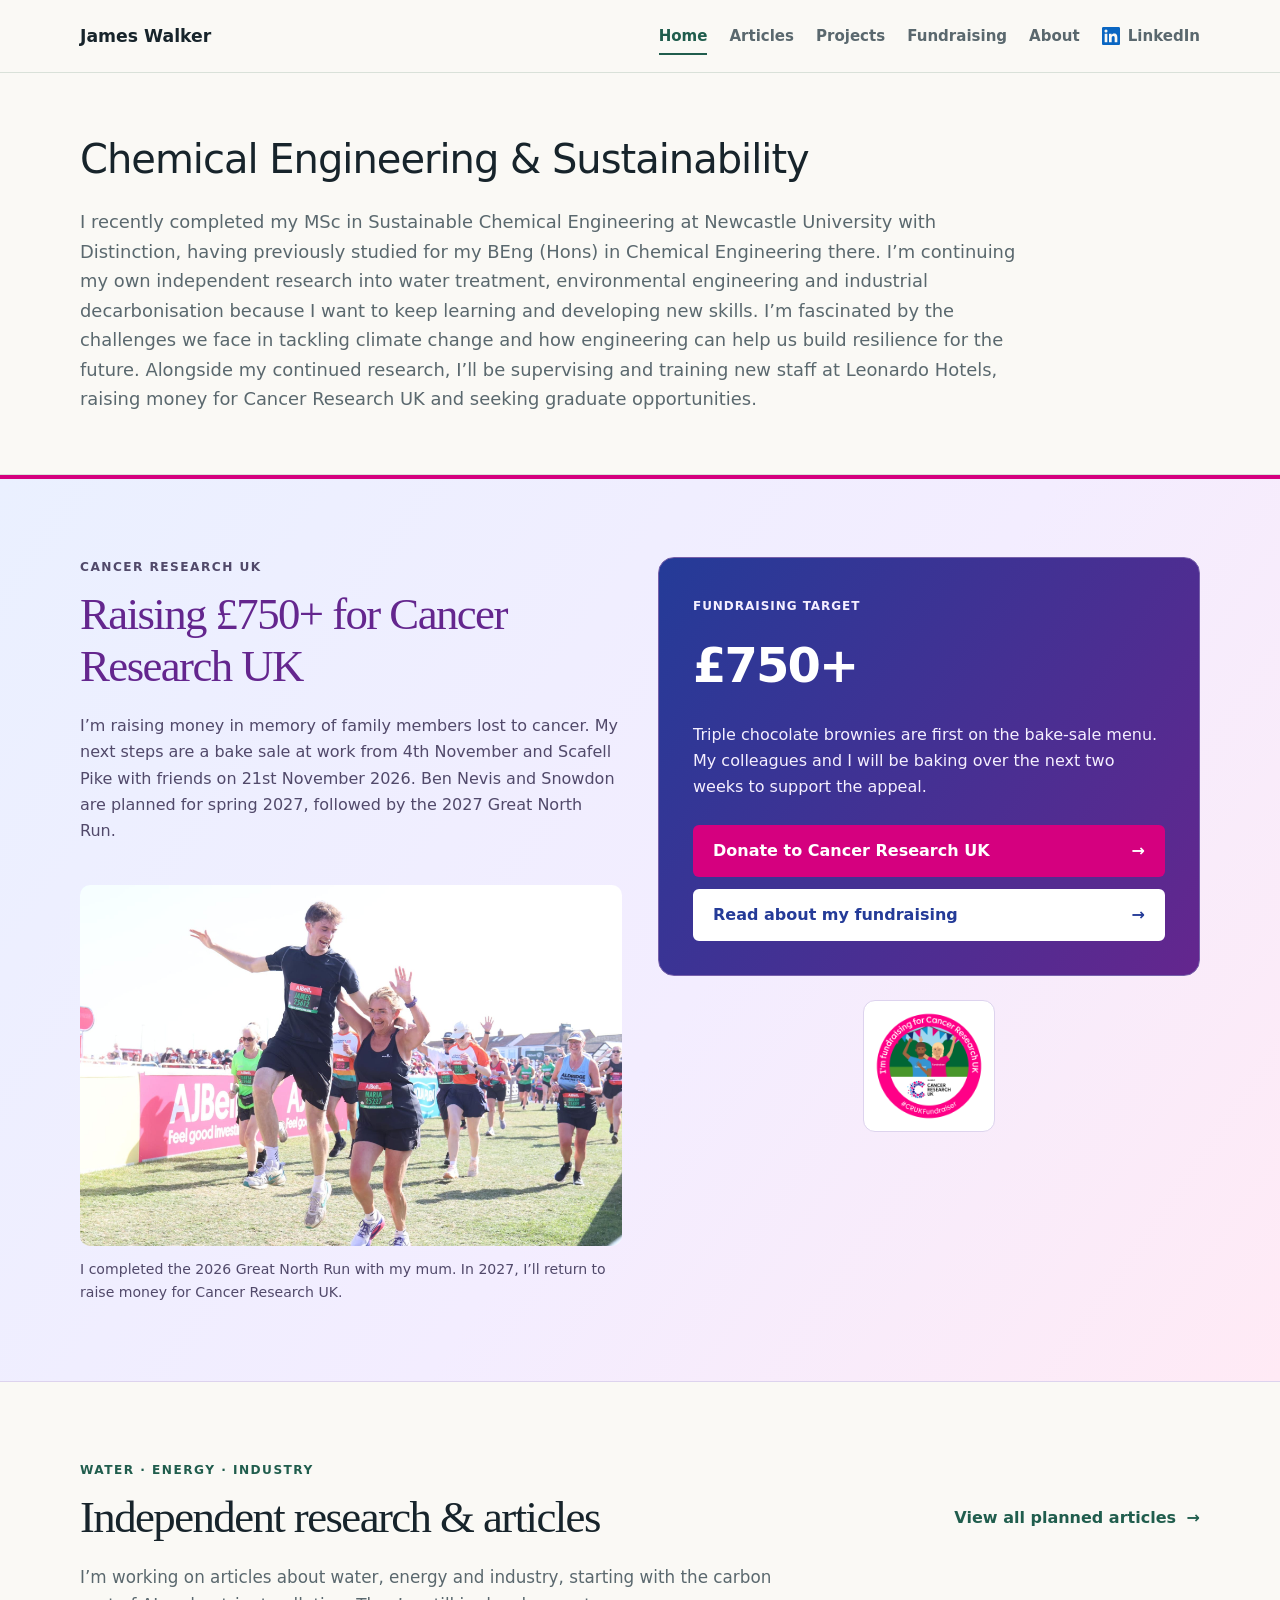
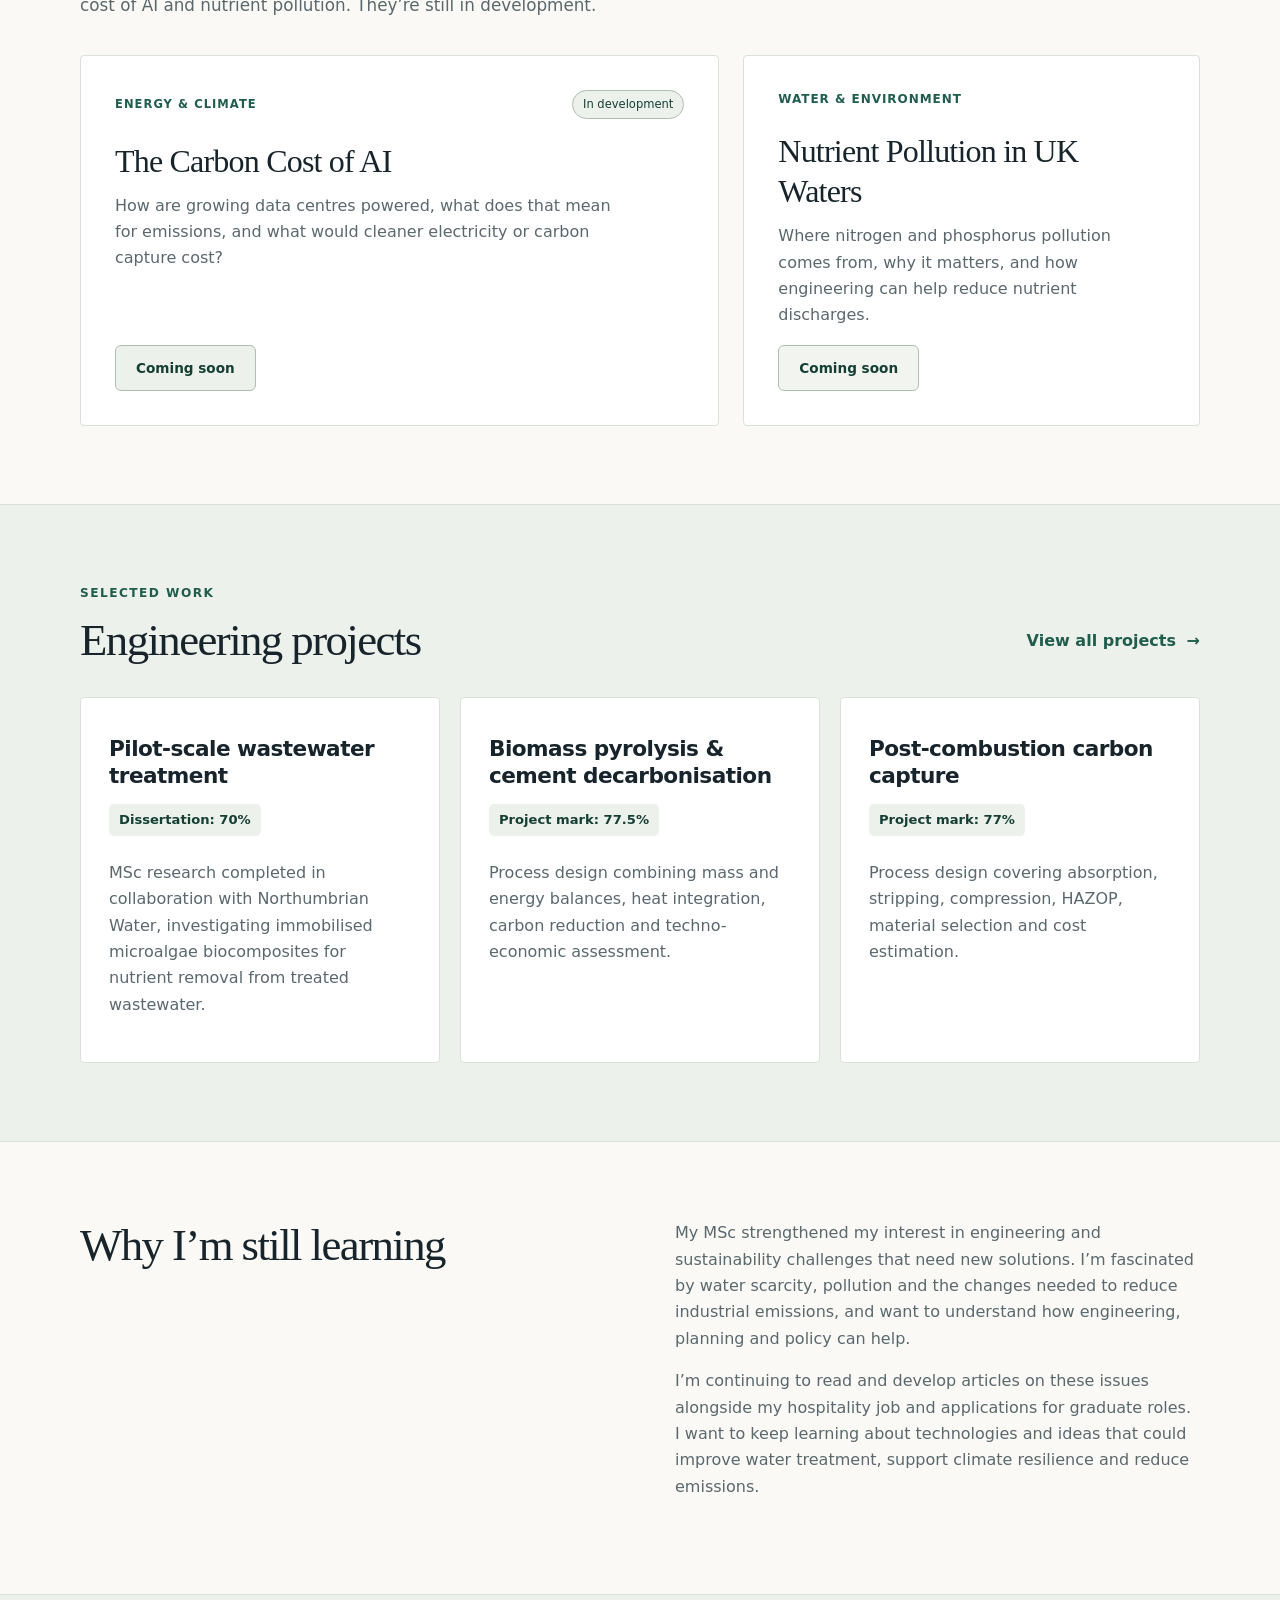
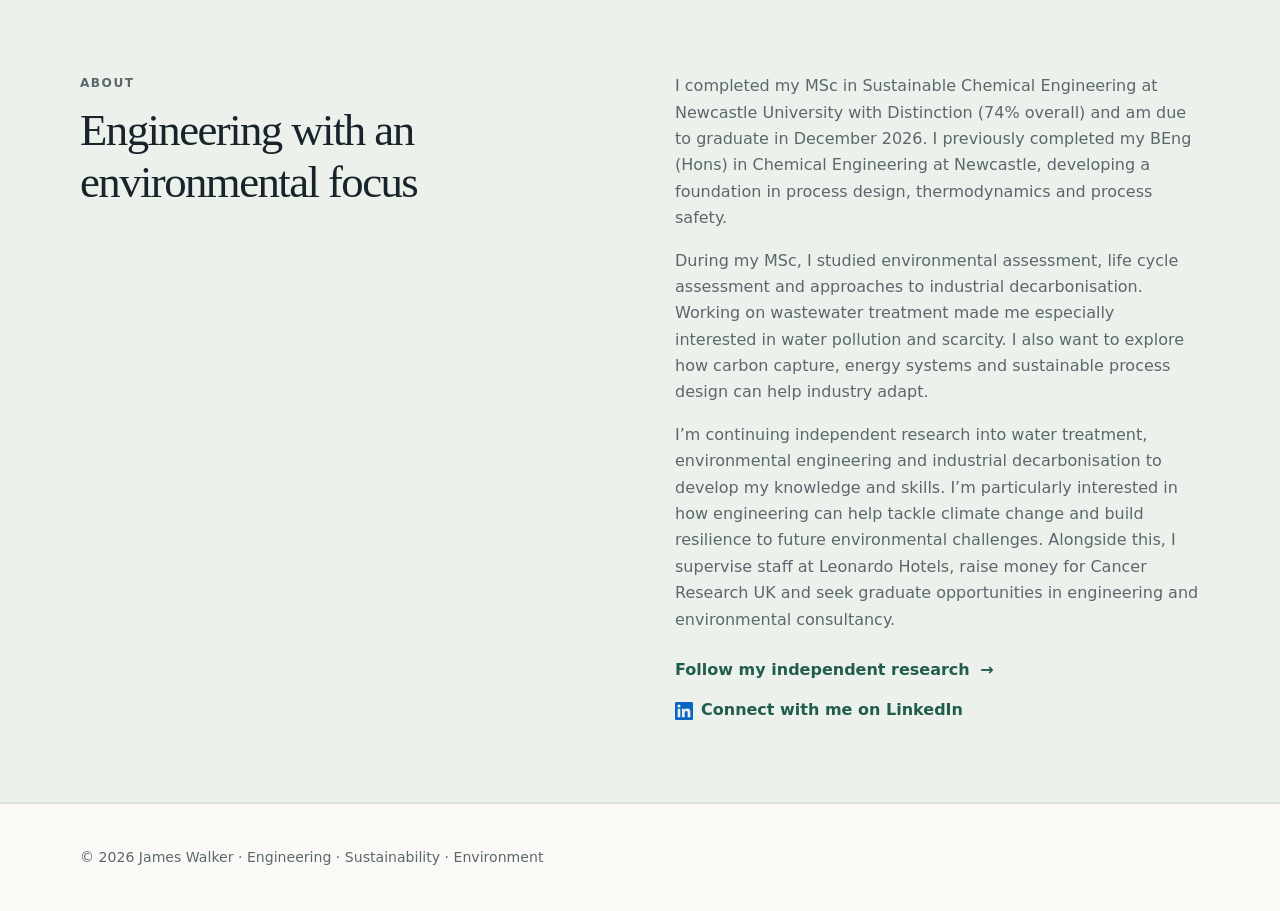
==== index.html @ 81e4e327 "Refine profile closing sentence to reflect staff training and fundraising" ====
<!DOCTYPE html>
<html lang="en">
<head>
  <meta charset="UTF-8">
  <meta name="viewport" content="width=device-width, initial-scale=1.0">
  <meta name="description" content="Explore James Walker's chemical engineering projects, sustainability research, planned articles and fundraising for Cancer Research UK.">
  <link rel="canonical" href="https://jamesdwalker02.github.io/">
  <title>James Walker | Engineering & Sustainability</title>
  <link rel="stylesheet" href="styles.css?v=20261103-3">
</head>
<body>
  <a class="skip-link" href="#main">Skip to content</a>
  <header>
    <div class="container nav">
      <a class="brand" href="index.html">James Walker</a>
      <nav aria-label="Main navigation">
        <a class="active" aria-current="page" href="index.html">Home</a>
        <a href="articles.html">Articles</a>
        <a href="projects.html">Projects</a>
        <a href="fundraising.html">Fundraising</a>
        <a href="#about">About</a>
        <a class="linkedin-link" href="https://www.linkedin.com/in/jamesdwalker2002/" target="_blank" rel="noopener noreferrer"><img src="linkedin.svg" alt="" width="18" height="18">LinkedIn</a>
      </nav>
    </div>
  </header>

  <main id="main">
    <section class="hero home-hero">
      <div class="container home-introduction">
        <div>
          <h1>Chemical Engineering & Sustainability</h1>
          <p class="intro">I recently completed my MSc in Sustainable Chemical Engineering at Newcastle University with Distinction, having previously studied for my BEng (Hons) in Chemical Engineering there. I’m continuing my own independent research into water treatment, environmental engineering and industrial decarbonisation because I want to keep learning and developing new skills. I’m fascinated by the challenges we face in tackling climate change and how engineering can help us build resilience for the future. Alongside my continued research, I’ll be supervising and training new staff at Leonardo Hotels, raising money for Cancer Research UK and seeking graduate opportunities.</p>
        </div>

      </div>
    </section>

    <section class="section cruk-theme fundraising-highlight" id="fundraising">
      <div class="container two-col fundraising-overview">
        <div class="fundraising-copy">
          <p class="eyebrow">Cancer Research UK</p>
          <h2>Raising £750+ for Cancer Research UK</h2>
          <p>I’m raising money in memory of family members lost to cancer. My next steps are a bake sale at work from 4th November and Scafell Pike with friends on 21st November 2026. Ben Nevis and Snowdon are planned for spring 2027, followed by the 2027 Great North Run.</p>

        </div>
        <div class="fundraising-sidebar">
          <div class="fund-card">
            <small>FUNDRAISING TARGET</small>
            <strong>£750+</strong>
            <p>Triple chocolate brownies are first on the bake-sale menu. My colleagues and I will be baking over the next two weeks to support the appeal.</p>
            <div class="fundraising-actions">
              <a class="donate-button" href="https://fundraise.cancerresearchuk.org/page/jamess-giving-page-20263169" target="_blank" rel="noopener noreferrer">Donate to Cancer Research UK <span aria-hidden="true">→</span></a>
              <a class="fundraising-link" href="fundraising.html">Read about my fundraising <span aria-hidden="true">→</span></a>
            </div>
          </div>

          <figure class="charity-artwork">
            <img src="cancer-research-uk-fundraising-badge.png" alt="I’m fundraising in aid of Cancer Research UK" width="1080" height="1080" loading="lazy">
          </figure>
        </div>
          <figure class="race-photo">
            <img src="great-north-run-with-mum.jpg" alt="James and his mum celebrating as they complete the Great North Run together" width="2048" height="1365" loading="lazy">
            <figcaption>I completed the 2026 Great North Run with my mum. In 2027, I’ll return to raise money for Cancer Research UK.</figcaption>
          </figure>
      </div>
    </section>

    <section class="section" id="articles">
      <div class="container">
        <p class="eyebrow">Water · Energy · Industry</p>
        <div class="section-heading"><h2>Independent research & articles</h2><a class="text-link" href="articles.html">View all planned articles <span aria-hidden="true">→</span></a></div>
        <p class="section-intro">I’m working on articles about water, energy and industry, starting with the carbon cost of AI and nutrient pollution. They’re still in development.</p>
        <div class="article-preview-grid">
          <article class="feature-card"><div class="feature-meta"><small>ENERGY & CLIMATE</small><span class="status-light">In development</span></div><h3>The Carbon Cost of AI</h3><p>How are growing data centres powered, what does that mean for emissions, and what would cleaner electricity or carbon capture cost?</p><div class="feature-footer"><span class="coming-soon coming-soon-light">Coming soon</span></div></article>
          <article class="card preview-card"><small>WATER & ENVIRONMENT</small><h3>Nutrient Pollution in UK Waters</h3><p>Where nitrogen and phosphorus pollution comes from, why it matters, and how engineering can help reduce nutrient discharges.</p><span class="coming-soon">Coming soon</span></article>
        </div>
      </div>
    </section>

    <section class="section alt" id="projects">
      <div class="container">
        <p class="eyebrow">Selected work</p>
        <div class="section-heading"><h2>Engineering projects</h2><a class="text-link" href="projects.html">View all projects <span aria-hidden="true">→</span></a></div>
        <div class="grid">
          <article class="card"><h3>Pilot-scale wastewater treatment</h3><p class="project-mark">Dissertation: 70%</p><p>MSc research completed in collaboration with Northumbrian Water, investigating immobilised microalgae biocomposites for nutrient removal from treated wastewater.</p></article>
          <article class="card"><h3>Biomass pyrolysis & cement decarbonisation</h3><p class="project-mark">Project mark: 77.5%</p><p>Process design combining mass and energy balances, heat integration, carbon reduction and techno-economic assessment.</p></article>
          <article class="card"><h3>Post-combustion carbon capture</h3><p class="project-mark">Project mark: 77%</p><p>Process design covering absorption, stripping, compression, HAZOP, material selection and cost estimation.</p></article>
        </div>
      </div>
    </section>

    <section class="section" id="learning" aria-labelledby="learning-heading">
      <div class="container two-col">
        <div><h2 id="learning-heading">Why I’m still learning</h2></div>
        <div>
          <p>My MSc strengthened my interest in engineering and sustainability challenges that need new solutions. I’m fascinated by water scarcity, pollution and the changes needed to reduce industrial emissions, and want to understand how engineering, planning and policy can help.</p>
          <p>I’m continuing to read and develop articles on these issues alongside my hospitality job and applications for graduate roles. I want to keep learning about technologies and ideas that could improve water treatment, support climate resilience and reduce emissions.</p>
        </div>
      </div>
    </section>

    <section class="section alt" id="about">
      <div class="container two-col">
        <div><p class="eyebrow">About</p><h2>Engineering with an environmental focus</h2></div>
        <div><p>I completed my MSc in Sustainable Chemical Engineering at Newcastle University with Distinction (74% overall) and am due to graduate in December 2026. I previously completed my BEng (Hons) in Chemical Engineering at Newcastle, developing a foundation in process design, thermodynamics and process safety.</p><p>During my MSc, I studied environmental assessment, life cycle assessment and approaches to industrial decarbonisation. Working on wastewater treatment made me especially interested in water pollution and scarcity. I also want to explore how carbon capture, energy systems and sustainable process design can help industry adapt.</p><p>I’m continuing independent research into water treatment, environmental engineering and industrial decarbonisation to develop my knowledge and skills. I’m particularly interested in how engineering can help tackle climate change and build resilience to future environmental challenges. Alongside this, I supervise staff at Leonardo Hotels, raise money for Cancer Research UK and seek graduate opportunities in engineering and environmental consultancy.</p><div class="about-links"><a class="text-link" href="articles.html">Follow my independent research <span aria-hidden="true">→</span></a><a class="linkedin-link" href="https://www.linkedin.com/in/jamesdwalker2002/" target="_blank" rel="noopener noreferrer"><img src="linkedin.svg" alt="" width="18" height="18">Connect with me on LinkedIn</a></div></div>
      </div>
    </section>
  </main>

  <footer><div class="container"><p>© 2026 James Walker · Engineering · Sustainability · Environment</p></div></footer>
</body>
</html>
---- styles.css ----
:root{--ink:#17242b;--muted:#5a686e;--paper:#f8faf9;--white:#fff;--green:#1f6b5b;--dark:#164f44;--soft:#e8f1ee;--line:#dce5e2}
*{box-sizing:border-box}html{scroll-behavior:smooth}body{margin:0;font-family:Inter,system-ui,-apple-system,"Segoe UI",sans-serif;color:var(--ink);background:var(--paper);line-height:1.65}.container{width:min(calc(100% - 40px),1120px);margin:auto}header{position:sticky;top:0;z-index:10;background:rgba(248,250,249,.95);border-bottom:1px solid var(--line);backdrop-filter:blur(10px)}.nav{min-height:72px;display:flex;align-items:center;justify-content:space-between;gap:30px}.brand{font-weight:800;text-decoration:none;color:var(--ink);font-size:1.08rem}nav{display:flex;gap:22px;flex-wrap:wrap}nav a{color:var(--muted);font-weight:600;text-decoration:none;font-size:.94rem}nav a:hover,.active{color:var(--green)}.hero{padding:105px 0 90px;background:linear-gradient(135deg,#f8faf9,#edf5f2);border-bottom:1px solid var(--line)}.hero-grid{display:grid;grid-template-columns:1.45fr .75fr;gap:70px;align-items:center}.eyebrow{margin:0 0 12px;color:var(--green);font-size:.76rem;font-weight:800;letter-spacing:.12em;text-transform:uppercase}h1,h2,h3{line-height:1.12;letter-spacing:-.035em}h1{margin:0;font-size:clamp(2.7rem,6vw,5.1rem);max-width:800px}h2{font-size:clamp(1.9rem,3.5vw,3rem);margin:0 0 20px}h3{font-size:1.35rem;margin:10px 0 12px}.intro{max-width:720px;color:var(--muted);font-size:1.1rem;margin:25px 0 30px}.button{display:inline-block;background:var(--green);color:white;text-decoration:none;font-weight:750;padding:12px 18px;border-radius:9px}.button:hover{background:var(--dark)}aside,.card{background:var(--white);border:1px solid var(--line);border-radius:15px;padding:28px}aside{box-shadow:0 16px 50px rgba(23,36,43,.07)}aside span,.card small,.fund-card small{color:var(--green);font-size:.75rem;font-weight:800;letter-spacing:.08em}.section{padding:78px 0}.alt{background:var(--soft);border-block:1px solid var(--line)}.grid{display:grid;grid-template-columns:repeat(3,1fr);gap:20px;margin-top:30px}.grid .card p,.two-col p,aside p{color:var(--muted)}.two-col{display:grid;grid-template-columns:1fr 1fr;gap:70px;align-items:start}.fund-card{background:var(--green);color:white;border-radius:16px;padding:34px}.fund-card small,.fund-card p{color:#e5f2ee}.fund-card strong{display:block;font-size:3rem;letter-spacing:-.04em;margin:8px 0}footer{border-top:1px solid var(--line);padding:28px 0;color:var(--muted);font-size:.88rem}@media(max-width:820px){.nav{align-items:flex-start;flex-direction:column;padding:18px 0}.hero{padding:70px 0 60px}.hero-grid,.grid,.two-col{grid-template-columns:1fr;gap:28px}.section{padding:58px 0}}@media(max-width:520px){.container{width:min(calc(100% - 28px),1120px)}h1{font-size:2.6rem}nav{gap:12px 16px}}

.donate-button {
  display: inline-block;
  margin-top: 12px;
  padding: 12px 18px;
  background: white;
  color: #1f6b5b;
  border-radius: 9px;
  text-decoration: none;
  font-weight: 750;
}

.donate-button:hover {
  background: #e8f1ee;
}

/* FUNDRAISING PAGE */

.fundraising-hero {
  padding: 90px 0 80px;
  background: linear-gradient(135deg, #f8faf9, #edf5f2);
  border-bottom: 1px solid var(--line);
}

.fundraising-hero-grid {
  display: grid;
  grid-template-columns: 1.3fr .7fr;
  gap: 70px;
  align-items: center;
}

.fundraising-hero h1 {
  font-size: clamp(2.8rem, 5vw, 4.7rem);
}

.story-grid {
  display: grid;
  grid-template-columns: .75fr 1.25fr;
  gap: 90px;
  align-items: start;
}

.story-text {
  max-width: 700px;
}

.story-text p {
  color: var(--muted);
  font-size: 1.05rem;
  margin-top: 0;
  margin-bottom: 20px;
}

.section-intro {
  color: var(--muted);
  max-width: 720px;
  font-size: 1.05rem;
  margin-bottom: 35px;
}

.challenge-list {
  display: grid;
  gap: 16px;
  margin-top: 35px;
}

.challenge-card {
  display: grid;
  grid-template-columns: 220px 1fr;
  gap: 35px;
  padding: 28px 30px;
  background: white;
  border: 1px solid var(--line);
  border-radius: 15px;
}

.challenge-card h3 {
  margin-top: 0;
}

.challenge-card p {
  color: var(--muted);
  margin-bottom: 10px;
  max-width: 720px;
}

.challenge-date {
  color: var(--green);
  font-size: .75rem;
  font-weight: 800;
  letter-spacing: .08em;
}

.status {
  display: inline-block;
  margin-top: 5px;
  padding: 5px 10px;
  border-radius: 20px;
  font-size: .72rem;
  font-weight: 750;
}

.status.confirmed {
  background: var(--green);
  color: white;
}

.status.planned {
  background: var(--soft);
  color: var(--dark);
}

.more-card {
  border: 2px dashed #b8cbc5;
  background: transparent;
}

.donation-cta {
  text-align: center;
  max-width: 720px;
}

.donation-cta p {
  color: var(--muted);
  font-size: 1.05rem;
  margin: 0 auto 25px;
}

@media(max-width:820px) {
  .fundraising-hero {
    padding: 65px 0 55px;
  }

  .fundraising-hero-grid,
  .story-grid,
  .challenge-card {
    grid-template-columns: 1fr;
    gap: 25px;
  }

  .challenge-card {
    padding: 24px;
  }
}

.fundraising-link {
  display: block;
  width: fit-content;
  margin-top: 16px;
  color: white;
  font-weight: 650;
  text-decoration: none;
}

.fundraising-link:hover {
  text-decoration: underline;
}

/* Portfolio refresh: shared navigation, editorial headings and article collection. */
:root { --paper: #faf9f5; --green: #205d4d; --dark: #153f35; --soft: #edf1eb; --line: #d9e1d9; }
body { -webkit-font-smoothing: antialiased; }
header { background: rgba(250, 249, 245, .97); }
.brand { display: inline-flex; align-items: center; gap: 10px; }
.brand::before { content: ""; width: 10px; height: 10px; border-radius: 50%; background: var(--green); }
nav a { padding: 5px 0; }
nav a.active { box-shadow: 0 2px 0 var(--green); }
main [id] { scroll-margin-top: 110px; }
h1, h2 { font-family: Georgia, "Times New Roman", serif; font-weight: 500; letter-spacing: -.035em; }
h1 { font-size: clamp(3rem, 5.4vw, 4.8rem); line-height: 1.08; }
h2 { line-height: 1.16; }
h3 { letter-spacing: -.025em; line-height: 1.25; }
.hero { padding: 86px 0; background: radial-gradient(ellipse at 90% 30%, #e1ebdf 0, transparent 55%), var(--paper); }
.hero-grid { grid-template-columns: 1.4fr 1fr; gap: 60px; }
.intro { font-size: 1.07rem; }
.hero-actions { display: flex; flex-wrap: wrap; align-items: center; gap: 22px; }
.button, .donate-button { border-radius: 6px; }
.button span { margin-left: 10px; }
.text-link { color: var(--green); font-weight: 700; text-decoration: none; text-underline-offset: 5px; }
.text-link:hover { text-decoration: underline; }
.text-link span { margin-left: 5px; }
.focus-card { padding: 35px; background: var(--dark); color: white; border-color: var(--dark); box-shadow: 0 22px 45px rgba(21, 63, 53, .12); }
.focus-card > span { color: #c3d8ce; text-transform: uppercase; }
.focus-card h2 { margin-top: 24px; font-size: 2.35rem; }
.focus-card p { color: #e0eae4; }
.focus-list { list-style: none; padding: 0; margin: 28px 0 0; }
.focus-list li { padding: 12px 0; border-top: 1px solid #527469; font-size: .94rem; }
.focus-list li span { color: #b7d0c3; margin-right: 16px; font-size: .76rem; }
.section-heading { display: flex; justify-content: space-between; align-items: center; gap: 24px; }
.section-heading h2 { margin-bottom: 0; }
.section-intro { margin-top: 20px; }
.card { border-radius: 12px; }
.article-preview-grid { display: grid; grid-template-columns: 1.4fr 1fr; gap: 24px; }
.feature-card { border-radius: 12px; padding: 34px; background: var(--dark); color: white; display: flex; flex-direction: column; }
.feature-meta { display: flex; align-items: center; flex-wrap: wrap; gap: 15px; justify-content: space-between; }
.feature-meta small { font-size: .72rem; font-weight: 800; letter-spacing: .09em; color: #c3d8ce; }
.status-light { padding: 4px 10px; font-size: .72rem; border: 1px solid #718e80; border-radius: 20px; color: #e0eae4; }
.feature-card h3 { font-family: Georgia, "Times New Roman", serif; font-size: clamp(2rem, 3vw, 2.7rem); font-weight: 500; margin: 32px 0 12px; }
.feature-card p { color: #e0eae4; max-width: 510px; margin-top: 0; }
.feature-footer { display: flex; gap: 20px; align-items: center; flex-wrap: wrap; margin-top: auto; padding-top: 24px; }
.feature-footer a { color: white; font-weight: 650; font-size: .88rem; text-decoration: none; text-underline-offset: 5px; }
.feature-footer a:hover { text-decoration: underline; }
.coming-soon { display: inline-block; border: 1px solid #aebeb3; background: #f2f5ef; color: var(--dark); padding: 11px 20px; border-radius: 6px; font-size: .85rem; font-weight: 700; white-space: nowrap; }
.coming-soon-light { color: white; background: #2b5447; border-color: #8ba798; }
.preview-card { display: flex; flex-direction: column; align-items: flex-start; padding: 34px; }
.preview-card h3 { font-family: Georgia, "Times New Roman", serif; font-weight: 500; font-size: 2rem; margin-top: 22px; }
.preview-card p { color: var(--muted); margin-top: 0; }
.preview-card .coming-soon { margin-top: auto; }
.preview-card .text-link { margin-top: 18px; font-size: .88rem; }
.articles-hero { padding: 80px 0; border-bottom: 1px solid var(--line); background: radial-gradient(ellipse at 80% 0, #e1ebdf 0, transparent 60%), var(--paper); }
.articles-hero-grid { display: grid; grid-template-columns: 1.35fr 1fr; align-items: center; gap: 80px; }
.articles-hero h1 { font-size: clamp(3.8rem, 7vw, 6rem); }
.articles-hero .intro { color: var(--ink); font-family: Georgia, "Times New Roman", serif; font-size: 1.6rem; line-height: 1.4; margin-bottom: 18px; }
.page-description { color: var(--muted); max-width: 580px; }
.research-note { border-radius: 12px; box-shadow: none; border-left: 4px solid var(--green); }
.research-note > span:first-child { text-transform: uppercase; }
.research-note h2 { font-size: 2rem; margin: 20px 0 16px; }
.research-note .status { color: var(--dark); }
.collection-label { color: var(--muted); font-size: .85rem; }
.article-list { border-top: 1px solid var(--line); }
.article-row { display: grid; grid-template-columns: 40px minmax(0, 1fr) 165px; gap: 28px; align-items: start; padding: 36px 26px; border-bottom: 1px solid var(--line); }
.article-row-featured { background: var(--soft); border-left: 4px solid var(--green); padding-left: 22px; }
.article-number { color: var(--green); font-size: .83rem; font-weight: 700; padding-top: 3px; }
.article-category { margin: 0 0 14px; color: var(--green); text-transform: uppercase; letter-spacing: .075em; font-size: .7rem; font-weight: 800; display: flex; flex-wrap: wrap; align-items: center; gap: 14px; }
.development-label { letter-spacing: 0; text-transform: none; padding: 3px 9px; border: 1px solid #aebeb3; border-radius: 4px; }
.article-copy h3 { margin: 0 0 14px; font-size: clamp(1.3rem, 2vw, 1.65rem); }
.article-copy > p:last-child { color: var(--muted); margin: 0; max-width: 700px; }
.article-availability { align-self: center; text-align: right; }
.skip-link { position: fixed; top: -100px; left: 16px; z-index: 100; padding: 10px 18px; color: white; background: var(--dark); }
.skip-link:focus { top: 12px; }
a:focus-visible { outline: 3px solid #b86b2d; outline-offset: 5px; }
@media (max-width: 820px) {
  .hero-grid, .article-preview-grid, .articles-hero-grid { grid-template-columns: 1fr; gap: 32px; }
  .hero, .articles-hero { padding: 58px 0; }
  .focus-card h2 { font-size: 2rem; }
  .section-heading { align-items: flex-start; flex-direction: column; gap: 14px; }
  .article-row { grid-template-columns: 30px minmax(0, 1fr); gap: 20px; padding: 28px 20px; }
  .article-row-featured { padding-left: 16px; }
  .article-availability { grid-column: 2; text-align: left; }
  main [id] { scroll-margin-top: 145px; }
}
@media (max-width: 520px) {
  .nav { gap: 12px; }
  nav { gap: 6px 15px; }
  nav a { font-size: .84rem; }
  h1 { font-size: 2.85rem; }
  .hero-actions { align-items: flex-start; flex-direction: column; gap: 18px; }
  .focus-card, .feature-card, .preview-card, .research-note { padding: 25px; }
  .article-row { grid-template-columns: 24px minmax(0, 1fr); gap: 14px; padding: 26px 12px; }
  .article-row-featured { padding-left: 8px; }
  .coming-soon { padding: 10px 16px; }
}
@media (prefers-reduced-motion: reduce) { html { scroll-behavior: auto; } }

/* Personal introduction and detailed project stories. */
header nav { align-items: center; }
.linkedin-link { display: inline-flex; align-items: center; gap: 8px; white-space: nowrap; }
.linkedin-link img { display: block; flex: none; width: 18px; height: 18px; }
.about-links { display: flex; flex-wrap: wrap; align-items: center; gap: 14px 26px; margin-top: 24px; }
.about-links .linkedin-link { color: var(--green); font-weight: 700; text-decoration: none; text-underline-offset: 5px; }
.about-links .linkedin-link:hover { text-decoration: underline; }
.personal-note { padding: 32px; background: #f3f5ef; border-left: 4px solid var(--green); border-radius: 0 12px 12px 0; box-shadow: none; }
.personal-note h2 { font-size: 2rem; margin: 12px 0 20px; }
.personal-note p:not(.eyebrow) { color: var(--ink); font-size: .95rem; line-height: 1.7; margin: 0 0 18px; }
.personal-note p:last-child { margin-bottom: 0; }
.projects-hero { padding: 70px 0 60px; background: var(--soft); border-bottom: 1px solid var(--line); }
.projects-hero h1 { max-width: 900px; }
.projects-hero .page-description { max-width: 780px; }
.project-index { display: flex; flex-wrap: wrap; gap: 12px; margin-top: 30px; }
.project-index a { border: 1px solid #aebeb3; border-radius: 6px; padding: 8px 13px; color: var(--dark); background: var(--paper); font-size: .88rem; }
.project-index a:hover { background: white; }
.project-detail { display: grid; grid-template-columns: 1fr 1.4fr; gap: 70px; align-items: start; }
.project-title h2 { font-size: clamp(2rem, 3vw, 2.8rem); }
.project-title > p:not(.eyebrow):not(.project-mark) { color: var(--muted); max-width: 330px; }
.project-body > p { color: var(--muted); margin: 0 0 22px; }
.project-body h3 { margin: 28px 0 12px; font-size: 1.15rem; }
.project-skills { padding-left: 20px; color: var(--muted); margin: 0 0 24px; }
.project-skills li { padding: 3px 0; }
.project-source { font-size: .86rem; }
.project-source a { color: var(--green); text-underline-offset: 3px; }
.grid .text-link { display: inline-block; margin-top: 8px; font-size: .86rem; }
@media (max-width: 820px) {
  .project-detail { grid-template-columns: 1fr; gap: 24px; }
  .project-title > p:not(.eyebrow):not(.project-mark) { max-width: 100%; }
  .projects-hero { padding: 50px 0; }
}
@media (max-width: 520px) {
  .personal-note { padding: 24px; }
  .project-index { gap: 10px; }
}

/* Official Cancer Research UK fundraiser artwork, displayed without cropping. */
.charity-artwork { margin: 24px 0 0; }
.charity-artwork img { display: block; width: 180px; max-width: 100%; height: auto; }

/* Personal photographs: preserve complete images and pair them with their context. */
.fundraising-overview { align-items: center; }
.race-photo { margin: 24px 0 0; }
.race-photo img { display: block; width: 100%; height: auto; border-radius: 10px; }
.race-photo figcaption { margin-top: 12px; color: var(--muted); font-size: .88rem; line-height: 1.6; }
.fundraising-sidebar .charity-artwork img { width: 140px; margin: 0 auto; }
.project-photo-section { margin-top: 50px; }
.project-photo-section > h3 { font-family: Georgia, "Times New Roman", serif; font-weight: 500; font-size: 1.7rem; margin-bottom: 24px; }
.project-photo-grid { display: grid; grid-template-columns: repeat(3, minmax(0, 1fr)); gap: 20px; }
.project-photo { margin: 0; background: white; border: 1px solid var(--line); border-radius: 10px; overflow: hidden; }
.project-photo a { display: block; }
.project-photo img { display: block; width: 100%; height: auto; aspect-ratio: 4 / 3; object-fit: contain; background: var(--paper); }
.project-photo figcaption { padding: 18px; color: var(--muted); font-size: .86rem; line-height: 1.6; }
.project-photo figcaption strong { display: block; color: var(--ink); font-size: 1rem; margin-bottom: 8px; }
@media (max-width: 980px) { .project-photo-grid { grid-template-columns: repeat(2, minmax(0, 1fr)); } }
@media (max-width: 520px) { .project-photo-grid { grid-template-columns: 1fr; } }

/* A quieter homepage introduction and clearer article context. */
.home-hero { padding: 60px 0; }
.home-introduction { display: grid; gap: 28px; }
.home-hero h1 { max-width: 100%; font-family: inherit; font-weight: 500; font-size: clamp(1.7rem, 3.2vw, 2.5rem); line-height: 1.3; letter-spacing: -.025em; }
.home-hero .intro { max-width: 940px; font-size: 1.12rem; margin: 22px 0 0; }
.home-hero .personal-note { padding: 28px 32px; }
.home-hero .personal-note h2 { margin: 0 0 18px; font-size: 1.8rem; }
.home-hero .personal-note p { max-width: 940px; font-size: 1rem; }
.grid .card .project-mark { display: inline-block; margin: 2px 0 8px; padding: 5px 10px; border-radius: 5px; background: var(--soft); color: var(--dark); font-size: .82rem; font-weight: 700; }
.articles-hero .page-description { max-width: 850px; font-size: 1.22rem; line-height: 1.7; margin-bottom: 0; }
.projects-hero .page-description { margin-top: 24px; }
.project-title .project-mark { display: inline-block; margin-top: 12px; padding: 6px 12px; border: 1px solid #cadad1; border-radius: 6px; background: var(--paper); color: var(--dark); font-size: .86rem; }

/* Fundraising uses the blue, purple and pink of the CRUK artwork. */
.cruk-theme {
  --ink: #201451;
  --muted: #51496a;
  --green: #44258e;
  --dark: #28155f;
  --soft: #f1edfa;
  --line: #ddd3ee;
  --cruk-blue: #243b98;
  --cruk-purple: #64268e;
  --cruk-pink: #d5007f;
  --cruk-pink-dark: #b10069;
  color: var(--ink);
}
.fundraising-highlight { background: linear-gradient(125deg, #eaf0ff, #f3edff 55%, #ffeaf5); border-block: 1px solid var(--line); border-top: 4px solid var(--cruk-pink); }
.fundraising-highlight h2 { color: var(--cruk-purple); }
.cruk-theme .fund-card { background: linear-gradient(125deg, var(--cruk-blue), var(--cruk-purple)); border: 1px solid #7660aa; box-shadow: 0 16px 40px rgba(51, 27, 109, .12); }
.cruk-theme .fund-card small, .cruk-theme .fund-card p { color: #f5efff; }
.cruk-theme .donate-button, .cruk-theme .button { background: var(--cruk-pink); color: white; border: 2px solid transparent; min-height: 52px; padding: 13px 18px; text-align: center; line-height: 1.4; }
.cruk-theme .donate-button:hover, .cruk-theme .button:hover { background: var(--cruk-pink-dark); }
.fundraising-actions { display: grid; gap: 12px; margin-top: 24px; }
.fundraising-actions > a { display: flex; align-items: center; justify-content: space-between; gap: 12px; width: 100%; margin: 0; }
.cruk-theme .fundraising-link { padding: 13px 18px; min-height: 52px; border: 2px solid white; border-radius: 6px; background: white; color: var(--cruk-blue); font-weight: 750; line-height: 1.4; text-decoration: none; }
.cruk-theme .fundraising-link:hover { background: #f8eafa; border-color: #f8eafa; }
.fundraising-highlight .charity-artwork { width: fit-content; margin: 24px auto 0; padding: 16px; background: white; border: 1px solid var(--line); border-radius: 12px; }
.fundraising-highlight .charity-artwork img { width: 150px; }
.cruk-theme a:focus-visible { outline-color: #ffb830; }

.fundraising-page { background: #f9f6ff; }
.fundraising-page header { background: rgba(249, 246, 255, .97); }
.fundraising-page .fundraising-hero { background: linear-gradient(125deg, var(--cruk-blue), var(--cruk-purple)); color: white; }
.fundraising-page .fundraising-hero .eyebrow { color: #ffd0eb; }
.fundraising-page .fundraising-hero .intro { color: #f5efff; }
.fundraising-page .fundraising-hero .fund-card { background: rgba(255, 255, 255, .1); border-color: rgba(255, 255, 255, .35); box-shadow: none; }
.fundraising-page .section { background: #f9f6ff; }
.fundraising-page .section.alt { background: linear-gradient(125deg, #eef0ff, #f3edff 55%, #ffeaf5); }
.fundraising-page .challenge-card { border-color: var(--line); border-left: 4px solid var(--cruk-blue); }
.fundraising-page .more-card { border: 2px dashed #b291cf; background: white; }
.fundraising-page .section:last-child { background: #ffeaf5; border-top: 1px solid var(--line); }
.fundraising-page footer { background: #f1edfa; }
@media (max-width: 520px) {
  .home-hero { padding: 42px 0; }
  .home-hero .personal-note { padding: 24px; }
  .home-hero .intro, .articles-hero .page-description { font-size: 1.08rem; }
  .fundraising-highlight .fund-card { padding: 26px; }
}

/* Small refinements to let the writing and personal photographs lead. */
.home-hero { background: var(--paper); }
.brand::before { display: none; }
#articles .feature-card { background: white; color: var(--ink); border: 1px solid var(--line); box-shadow: none; }
#articles .feature-card p { color: var(--muted); }
#articles .feature-meta small { color: var(--green); }
#articles .status-light, #articles .coming-soon-light { color: var(--dark); background: var(--soft); border-color: #aebeb3; }
#articles .feature-card, #articles .preview-card, #projects .card { border-radius: 4px; }
#articles .feature-card h3 { margin-top: 22px; font-size: 2rem; }
#learning .two-col p { margin-top: 0; }
.fundraising-highlight .fundraising-overview { align-items: start; gap: 36px; }
.fundraising-highlight .fund-card { box-shadow: none; }
.fundraising-highlight .charity-artwork { padding: 10px; }
.fundraising-highlight .charity-artwork img { width: 110px; }
@media (max-width: 820px) {
  .home-hero { padding: 36px 0; }
  .home-hero .intro { margin-top: 16px; }
  .fundraising-highlight { padding: 32px 0; }
  .fundraising-highlight .fundraising-overview { gap: 12px; }
  .fundraising-highlight h2 { font-size: 1.85rem; margin-bottom: 12px; }
  .fundraising-highlight .fund-card { padding: 22px; }
  .fundraising-actions { margin-top: 16px; }
}

.fundraising-highlight .fundraising-overview { grid-template-areas: "copy appeal" "photo appeal"; row-gap: 0; }
.fundraising-copy { grid-area: copy; }
.fundraising-highlight .fundraising-sidebar { grid-area: appeal; }
.fundraising-highlight .race-photo { grid-area: photo; }
@media (max-width: 820px) {
  .fundraising-highlight .fundraising-overview { grid-template-areas: "copy" "appeal" "photo"; row-gap: 12px; }
}

/* Consistent heading-to-copy spacing in stacked editorial sections. */
.section .two-col:not(.fundraising-overview) h2 { margin-bottom: 0; }
.section .two-col:not(.fundraising-overview) > div + div > p:first-child { margin-top: 0; }
@media (max-width: 820px) {
  .section .two-col:not(.fundraising-overview) { row-gap: 20px; }
}
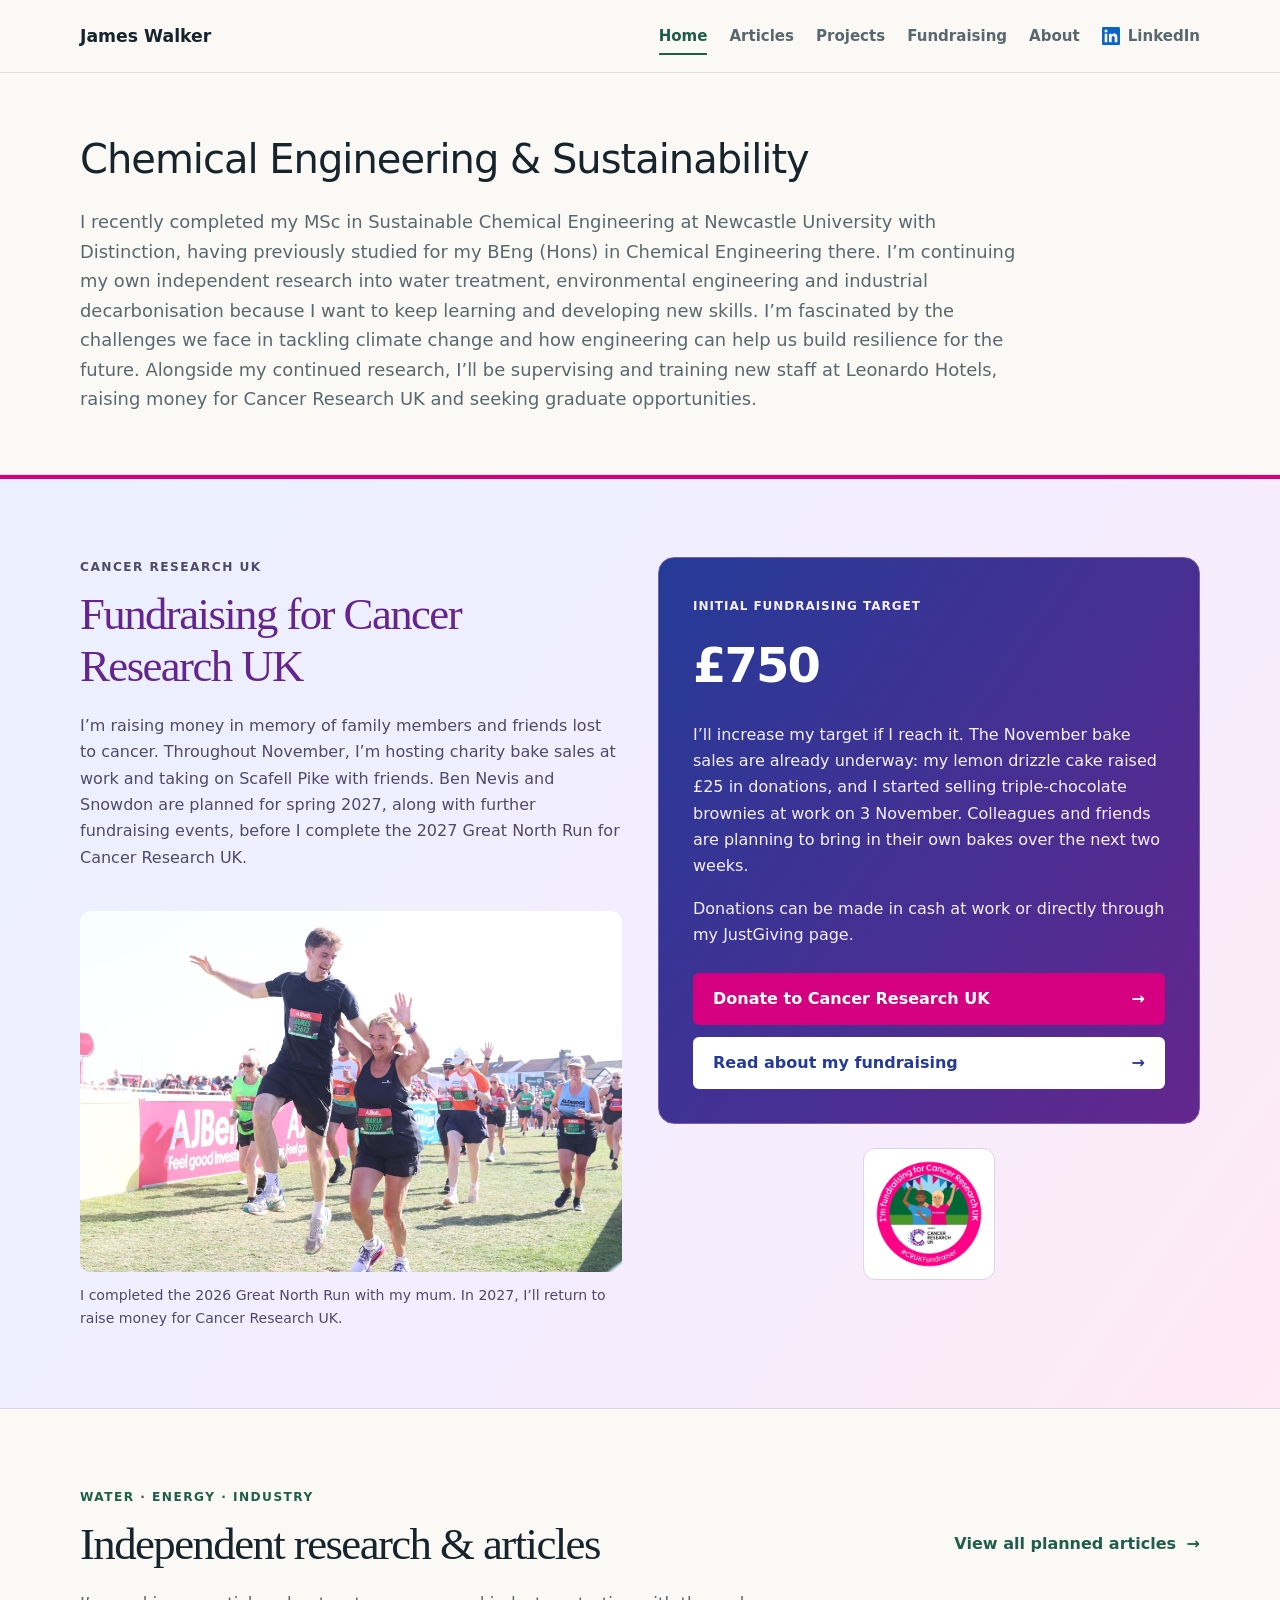
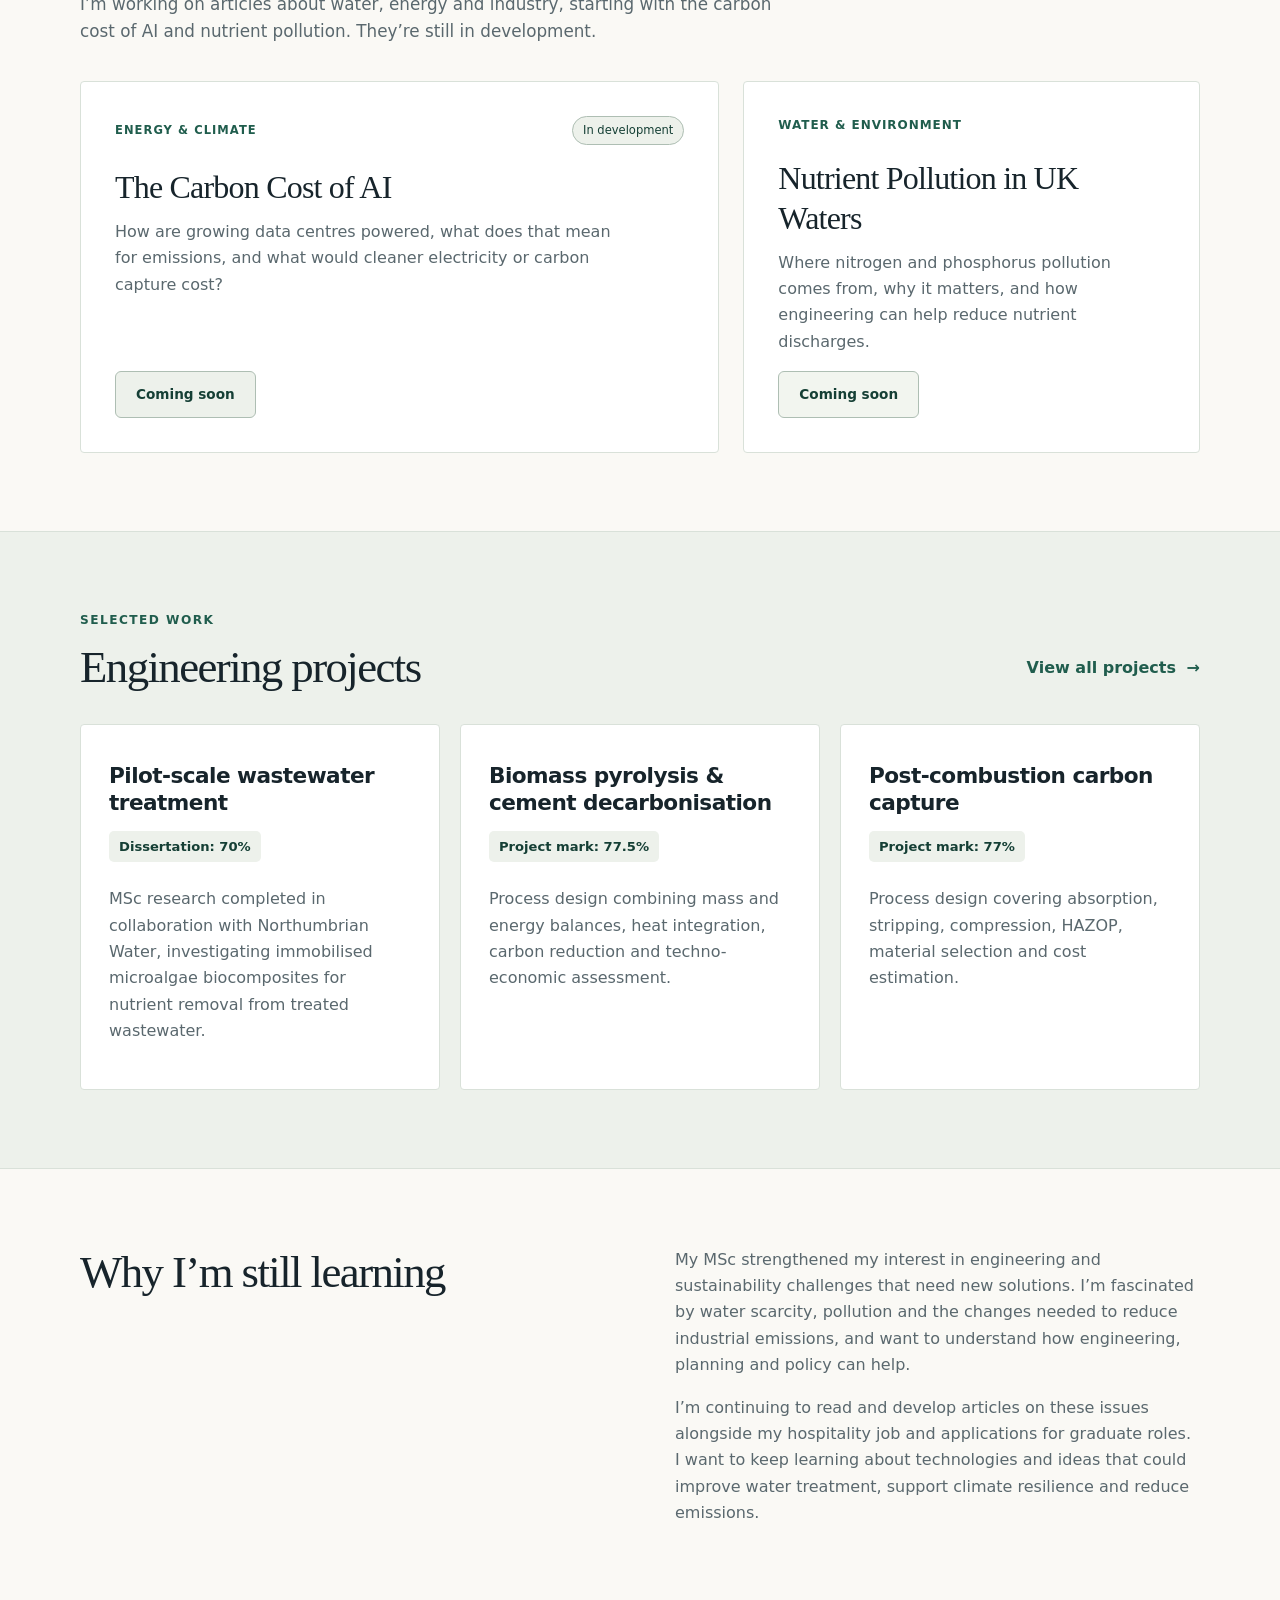
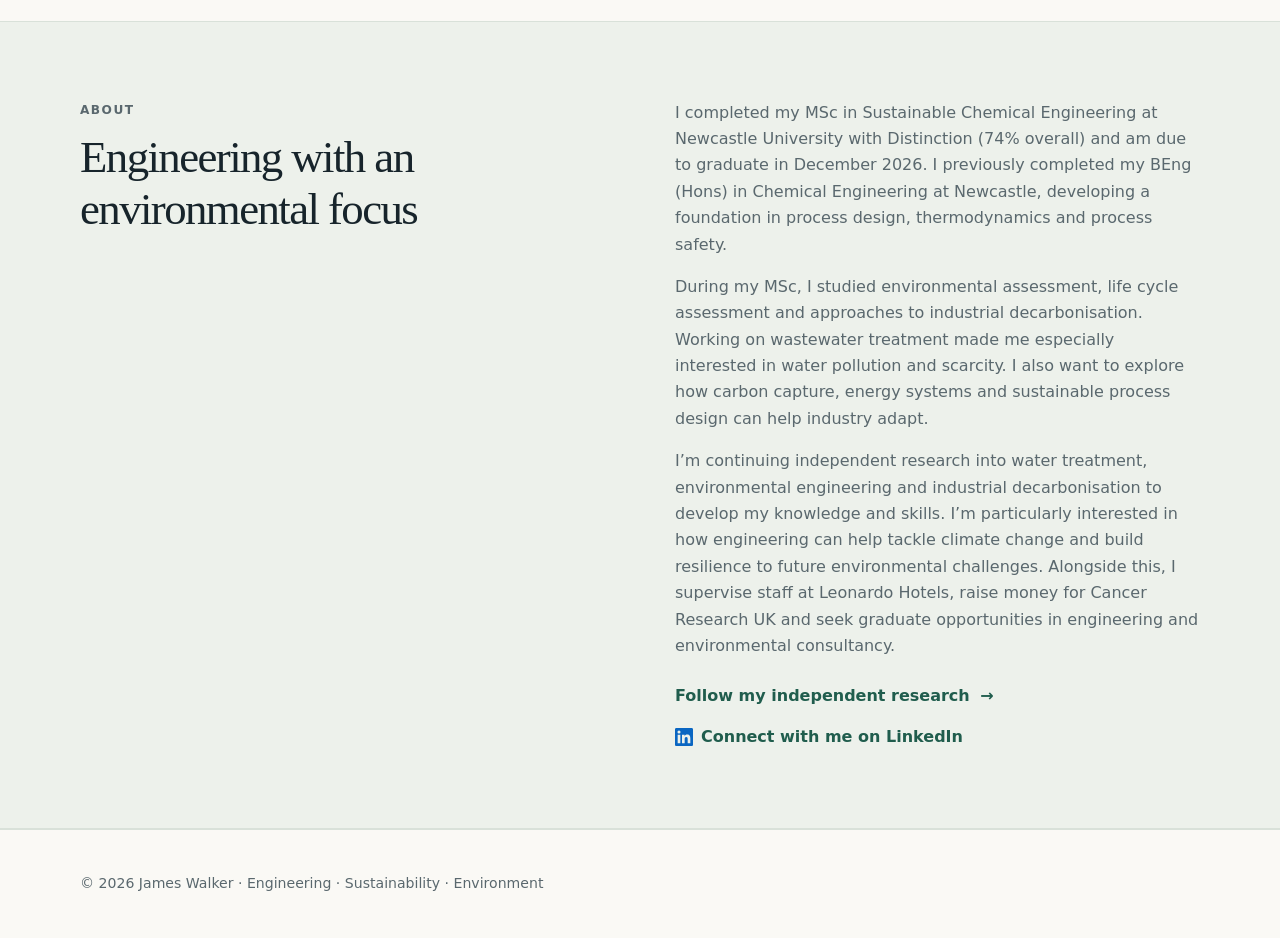
==== commit bd6ac287: "Update Cancer Research UK initial target and November bake-sale progress" ====
--- a/index.html
+++ b/index.html
@@ -39,15 +39,16 @@
       <div class="container two-col fundraising-overview">
         <div class="fundraising-copy">
           <p class="eyebrow">Cancer Research UK</p>
-          <h2>Raising £750+ for Cancer Research UK</h2>
-          <p>I’m raising money in memory of family members lost to cancer. My next steps are a bake sale at work from 4th November and Scafell Pike with friends on 21st November 2026. Ben Nevis and Snowdon are planned for spring 2027, followed by the 2027 Great North Run.</p>
+          <h2>Fundraising for Cancer Research UK</h2>
+          <p>I’m raising money in memory of family members and friends lost to cancer. Throughout November, I’m hosting charity bake sales at work and taking on Scafell Pike with friends. Ben Nevis and Snowdon are planned for spring 2027, along with further fundraising events, before I complete the 2027 Great North Run for Cancer Research UK.</p>
 
         </div>
         <div class="fundraising-sidebar">
           <div class="fund-card">
-            <small>FUNDRAISING TARGET</small>
-            <strong>£750+</strong>
-            <p>Triple chocolate brownies are first on the bake-sale menu. My colleagues and I will be baking over the next two weeks to support the appeal.</p>
+            <small>INITIAL FUNDRAISING TARGET</small>
+            <strong>£750</strong>
+            <p>I’ll increase my target if I reach it. The November bake sales are already underway: my lemon drizzle cake raised £25 in donations, and I started selling triple-chocolate brownies at work on 3 November. Colleagues and friends are planning to bring in their own bakes over the next two weeks.</p>
+            <p>Donations can be made in cash at work or directly through my JustGiving page.</p>
             <div class="fundraising-actions">
               <a class="donate-button" href="https://fundraise.cancerresearchuk.org/page/jamess-giving-page-20263169" target="_blank" rel="noopener noreferrer">Donate to Cancer Research UK <span aria-hidden="true">→</span></a>
               <a class="fundraising-link" href="fundraising.html">Read about my fundraising <span aria-hidden="true">→</span></a>
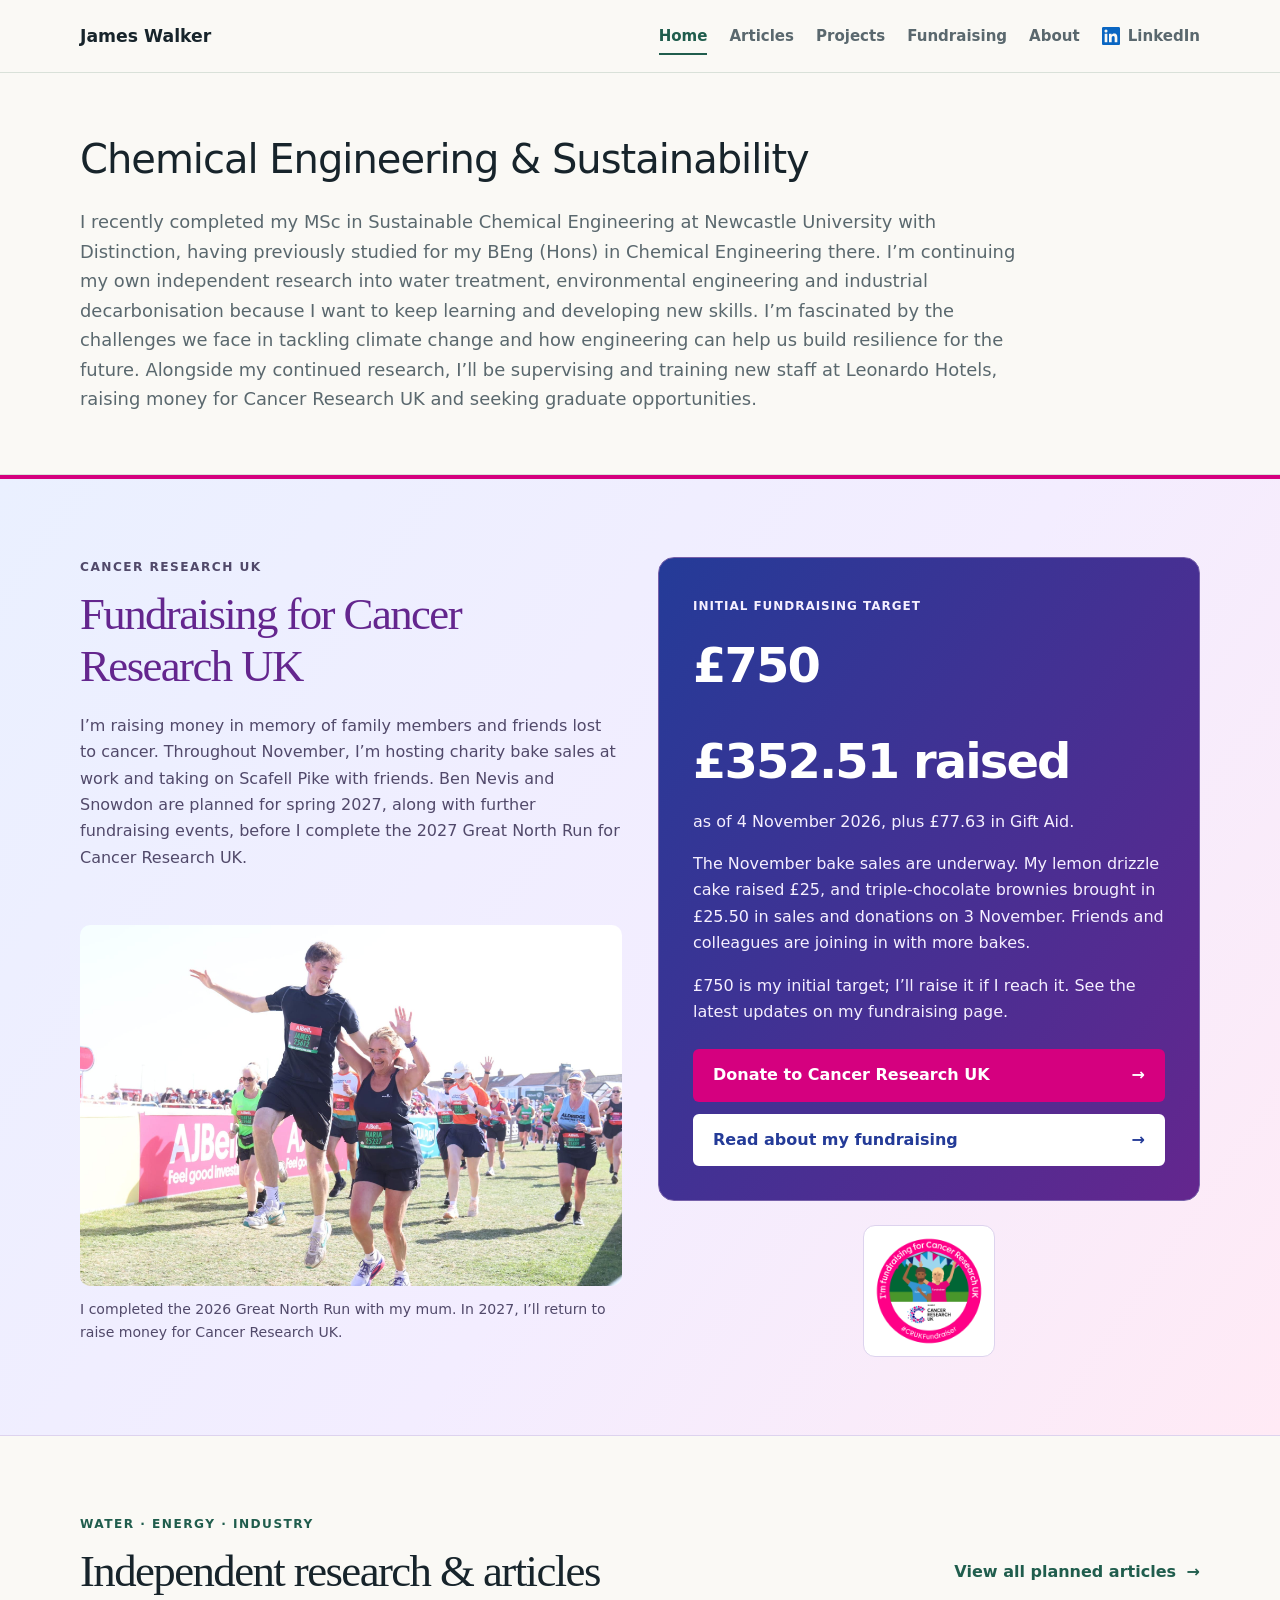
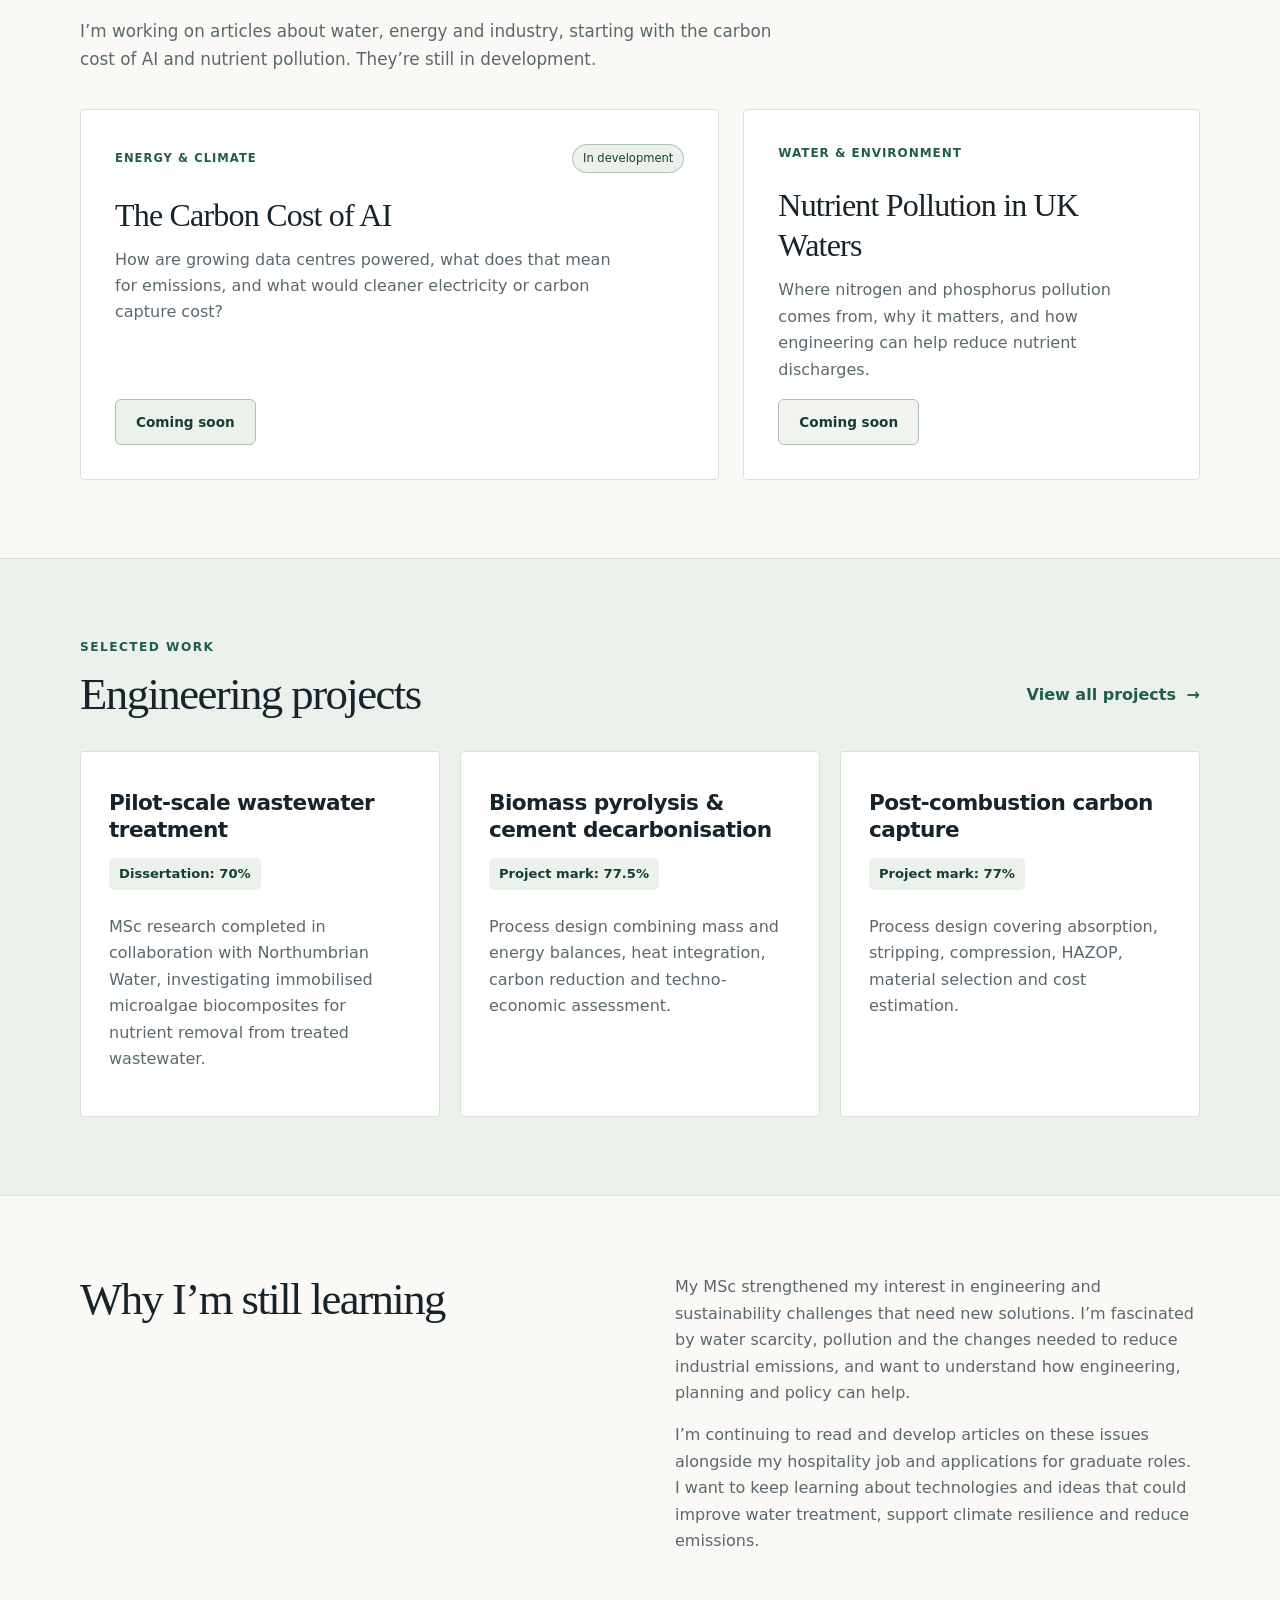
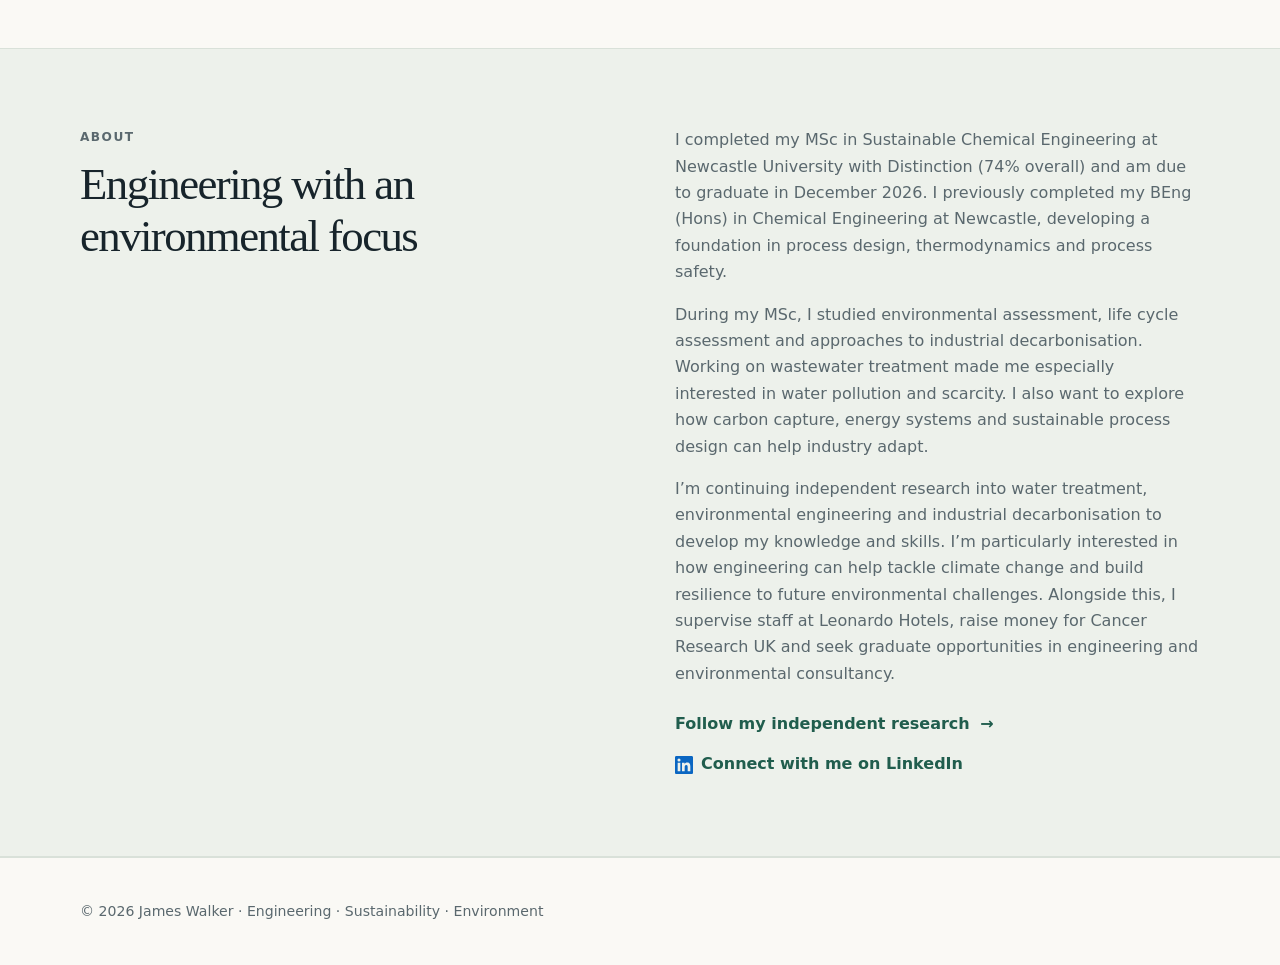
==== commit 88c89ffc: "Update homepage fundraising amount and bake-sale progress" ====
--- a/index.html
+++ b/index.html
@@ -6,7 +6,7 @@
   <meta name="description" content="Explore James Walker's chemical engineering projects, sustainability research, planned articles and fundraising for Cancer Research UK.">
   <link rel="canonical" href="https://jamesdwalker02.github.io/">
   <title>James Walker | Engineering & Sustainability</title>
-  <link rel="stylesheet" href="styles.css?v=20261103-3">
+  <link rel="stylesheet" href="styles.css?v=20261104-1">
 </head>
 <body>
   <a class="skip-link" href="#main">Skip to content</a>
@@ -47,8 +47,9 @@
           <div class="fund-card">
             <small>INITIAL FUNDRAISING TARGET</small>
             <strong>£750</strong>
-            <p>I’ll increase my target if I reach it. The November bake sales are already underway: my lemon drizzle cake raised £25 in donations, and I started selling triple-chocolate brownies at work on 3 November. Colleagues and friends are planning to bring in their own bakes over the next two weeks.</p>
-            <p>Donations can be made in cash at work or directly through my JustGiving page.</p>
+            <p><strong class="fundraising-raised">£352.51 raised</strong> as of 4 November 2026, plus £77.63 in Gift Aid.</p>
+            <p>The November bake sales are underway. My lemon drizzle cake raised £25, and triple-chocolate brownies brought in £25.50 in sales and donations on 3 November. Friends and colleagues are joining in with more bakes.</p>
+            <p>£750 is my initial target; I’ll raise it if I reach it. See the latest updates on my fundraising page.</p>
             <div class="fundraising-actions">
               <a class="donate-button" href="https://fundraise.cancerresearchuk.org/page/jamess-giving-page-20263169" target="_blank" rel="noopener noreferrer">Donate to Cancer Research UK <span aria-hidden="true">→</span></a>
               <a class="fundraising-link" href="fundraising.html">Read about my fundraising <span aria-hidden="true">→</span></a>
--- a/styles.css
+++ b/styles.css
@@ -409,3 +409,34 @@
 @media (max-width: 820px) {
   .section .two-col:not(.fundraising-overview) { row-gap: 20px; }
 }
+
+/* Fundraising diary: dated progress snapshots and photographs. */
+.fundraising-raised { font-weight: 800; }
+.fund-card .fundraising-raised { color: white; }
+.fundraising-progress { display: block; width: 100%; height: 13px; margin: 16px 0 8px; accent-color: #f5a0ce; }
+.fundraising-freshness { color: var(--muted); font-size: .85rem; line-height: 1.6; }
+.fund-card .fundraising-freshness { color: #f5efff; font-size: .82rem; }
+.fundraising-updates .section-heading { align-items: baseline; }
+.fundraising-update-summary { display: grid; grid-template-columns: repeat(3, minmax(0,1fr)); gap: 14px; margin: 30px 0 14px; }
+.fundraising-update-summary > div { padding: 19px 20px; background: white; border: 1px solid var(--line); border-radius: 10px; }
+.fundraising-update-summary span { display: block; font-size: .79rem; color: var(--muted); font-weight: 700; }
+.fundraising-update-summary strong { display: block; margin-top: 6px; color: var(--dark); font-size: clamp(1.45rem, 2.6vw, 2.1rem); letter-spacing: -.02em; }
+.fundraising-update-grid { display: grid; grid-template-columns: repeat(2, minmax(0,1fr)); gap: 22px; margin-top: 38px; align-items: start; }
+.fundraising-update-card { overflow: hidden; border: 1px solid var(--line); border-radius: 12px; background: #fff; }
+.fundraising-update-body { padding: 28px 30px 22px; }
+.fundraising-update-body h3 { margin: 10px 0 14px; font-family: Georgia,"Times New Roman",serif; font-size: 1.5rem; font-weight: 500; }
+.fundraising-update-body p:not(.challenge-date) { color: var(--muted); }
+.fundraising-update-card-text { grid-column: 1 / -1; }
+.update-photo { margin: 0; border-top: 1px solid var(--line); background: #f4f0fb; }
+.update-photo img { display: block; width: 100%; max-height: 440px; object-fit: contain; background: #f4f0fb; }
+.update-photo figcaption { padding: 12px 18px; font-size: .84rem; color: var(--muted); }
+@media(max-width: 820px) {
+  .fundraising-update-grid { grid-template-columns: 1fr; gap: 18px; }
+  .fundraising-update-card-text { grid-column: auto; }
+  .fundraising-update-summary { grid-template-columns: 1fr 1fr; }
+}
+@media(max-width: 520px) {
+  .fundraising-update-summary { grid-template-columns: 1fr; }
+  .fundraising-update-body { padding: 24px; }
+  .fundraising-update-grid { margin-top: 28px; }
+}
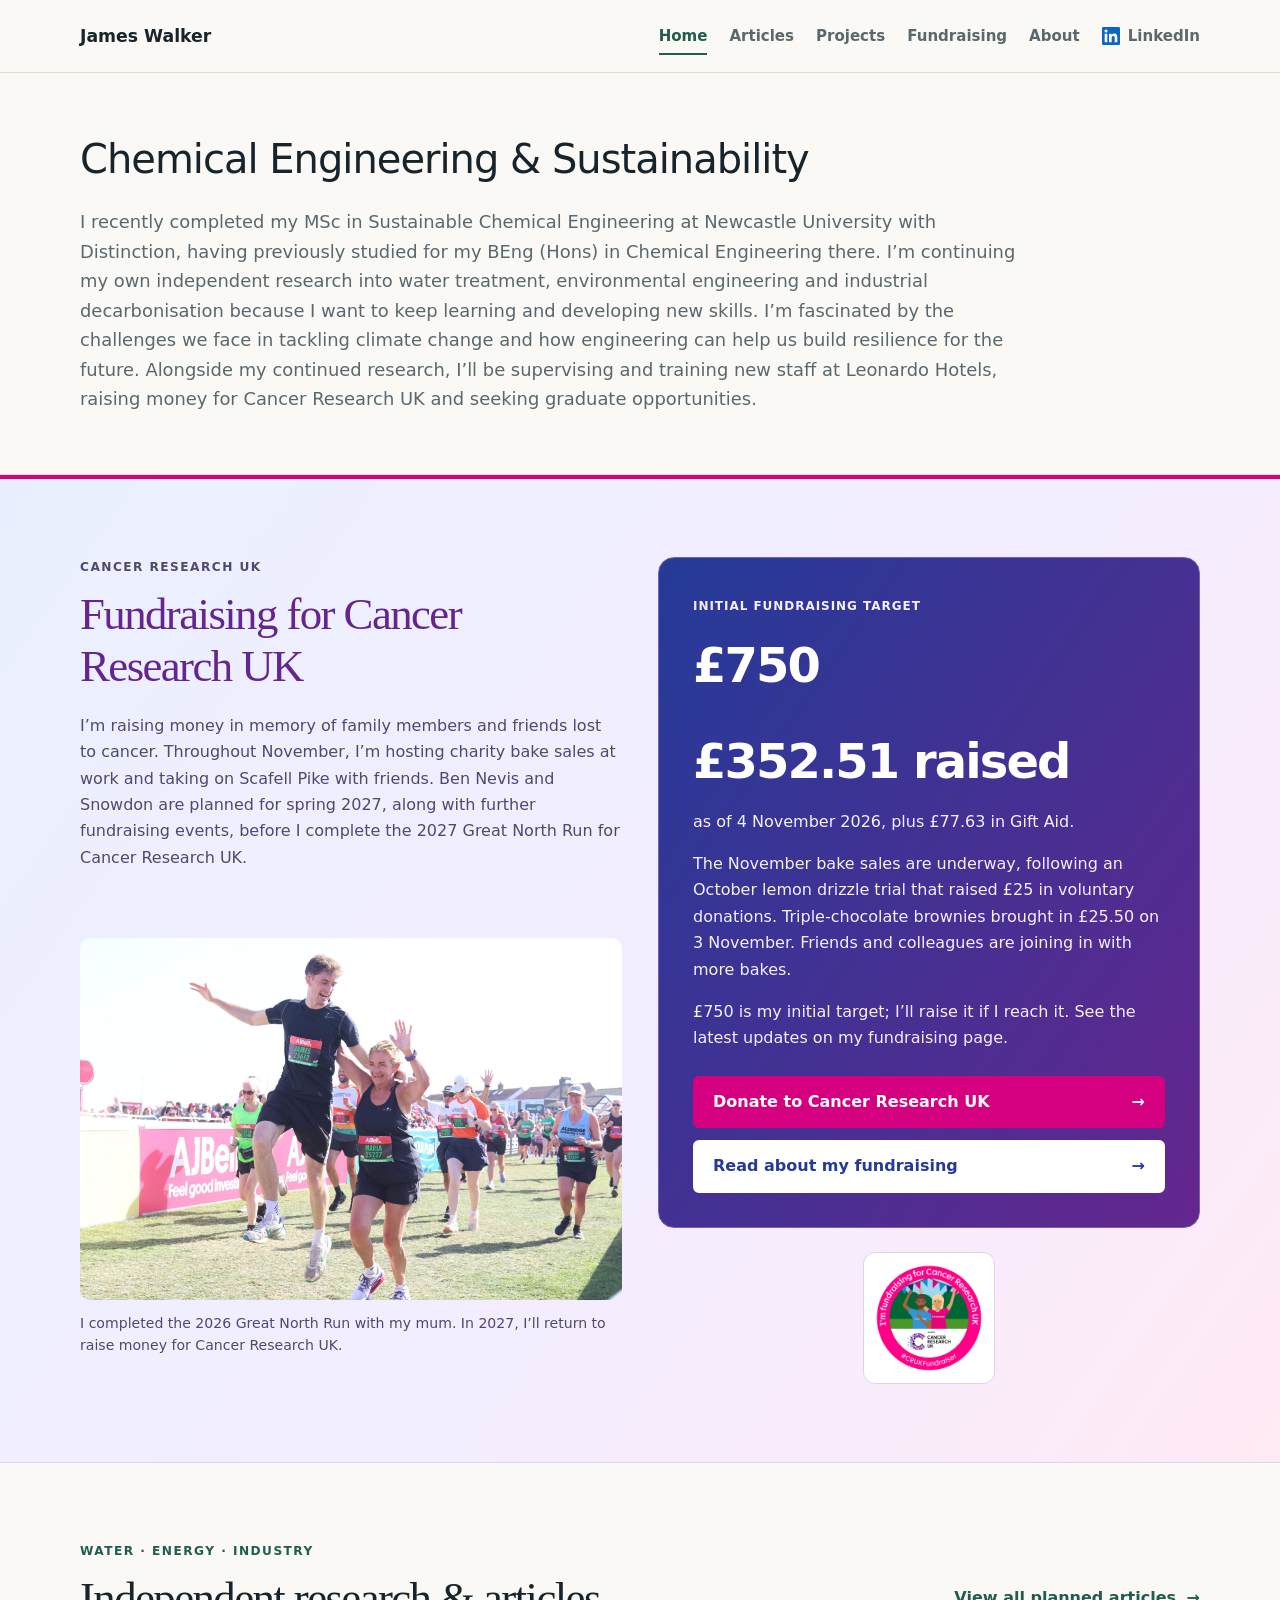
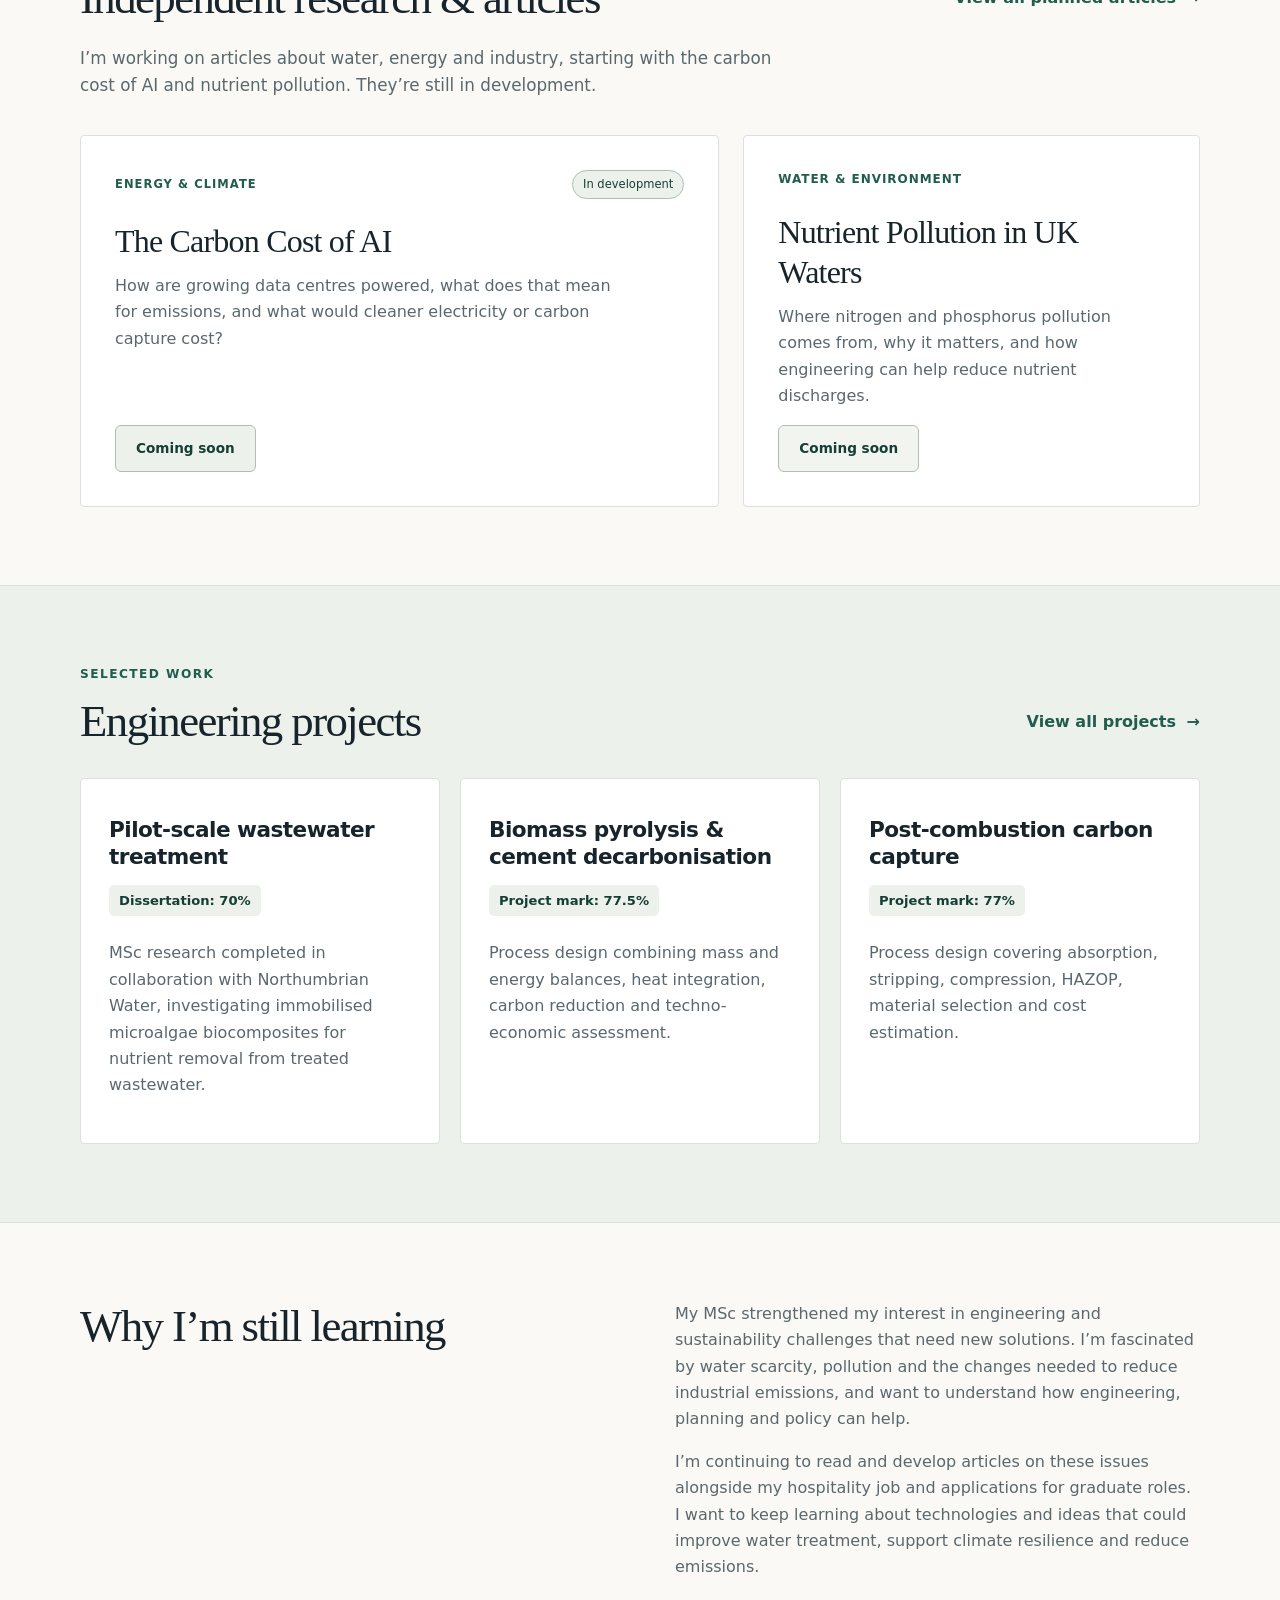
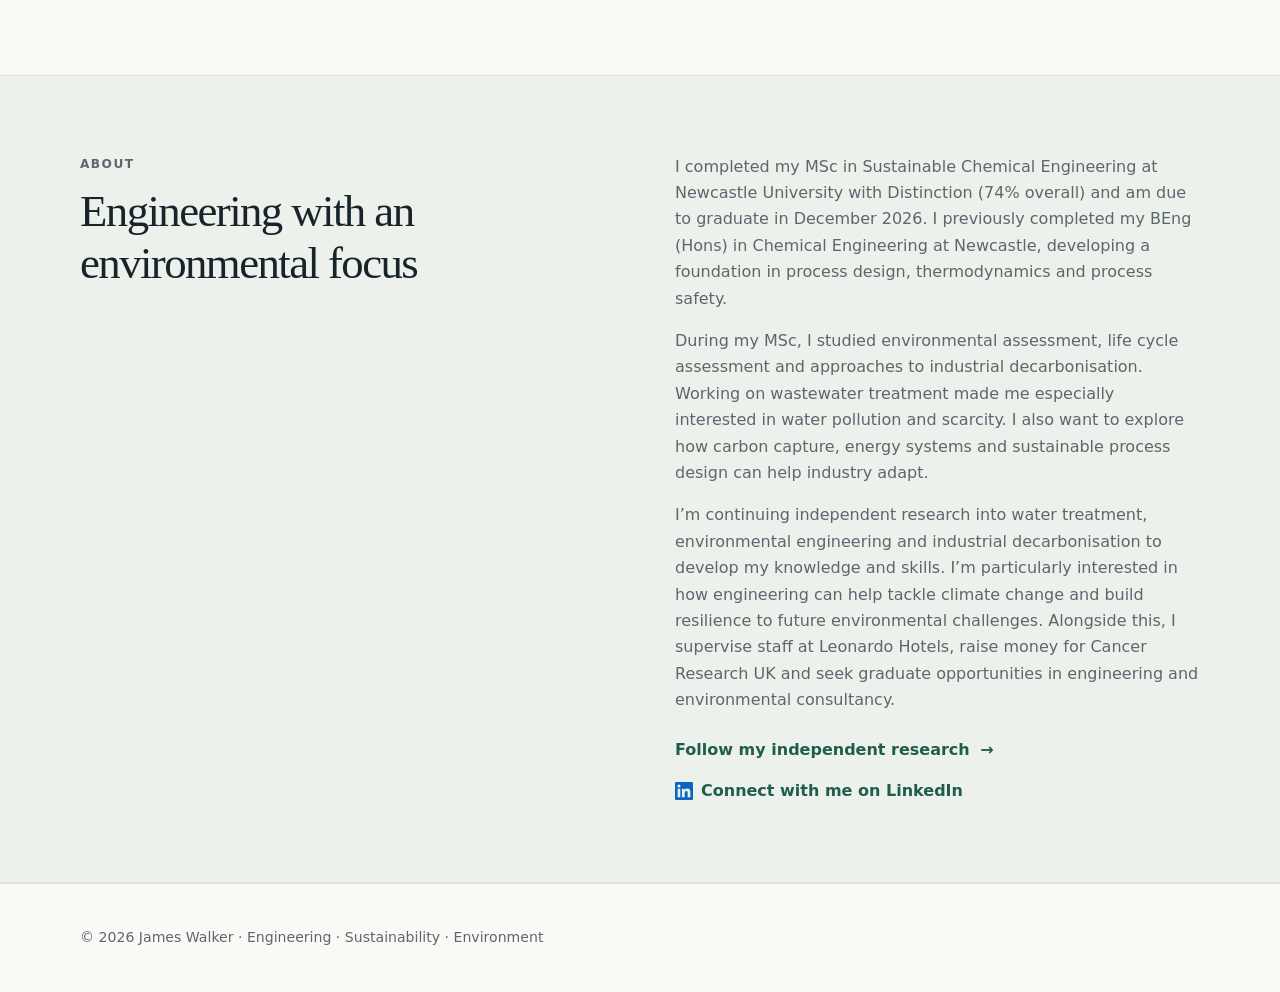
==== commit e9d0621d: "Clarify October cake trial in homepage fundraising summary" ====
--- a/index.html
+++ b/index.html
@@ -48,7 +48,7 @@
             <small>INITIAL FUNDRAISING TARGET</small>
             <strong>£750</strong>
             <p><strong class="fundraising-raised">£352.51 raised</strong> as of 4 November 2026, plus £77.63 in Gift Aid.</p>
-            <p>The November bake sales are underway. My lemon drizzle cake raised £25, and triple-chocolate brownies brought in £25.50 in sales and donations on 3 November. Friends and colleagues are joining in with more bakes.</p>
+            <p>The November bake sales are underway, following an October lemon drizzle trial that raised £25 in voluntary donations. Triple-chocolate brownies brought in £25.50 on 3 November. Friends and colleagues are joining in with more bakes.</p>
             <p>£750 is my initial target; I’ll raise it if I reach it. See the latest updates on my fundraising page.</p>
             <div class="fundraising-actions">
               <a class="donate-button" href="https://fundraise.cancerresearchuk.org/page/jamess-giving-page-20263169" target="_blank" rel="noopener noreferrer">Donate to Cancer Research UK <span aria-hidden="true">→</span></a>
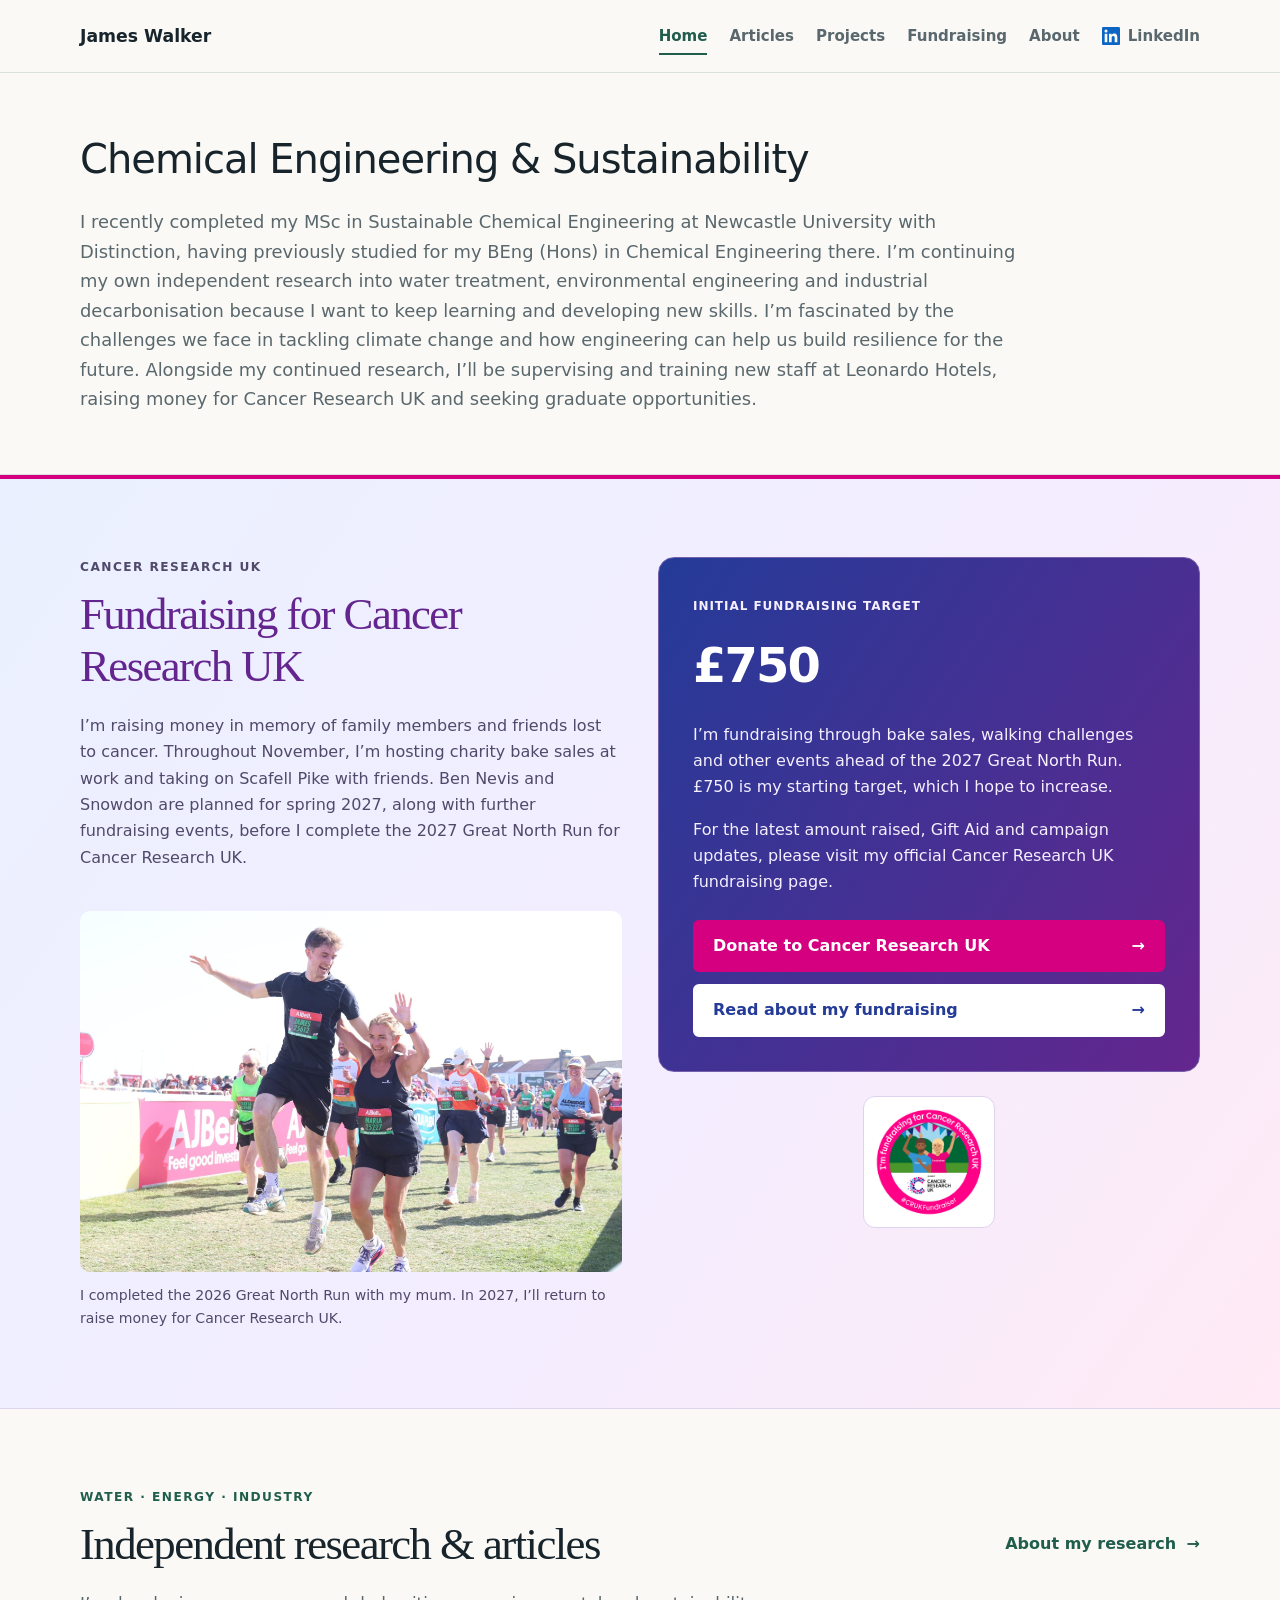
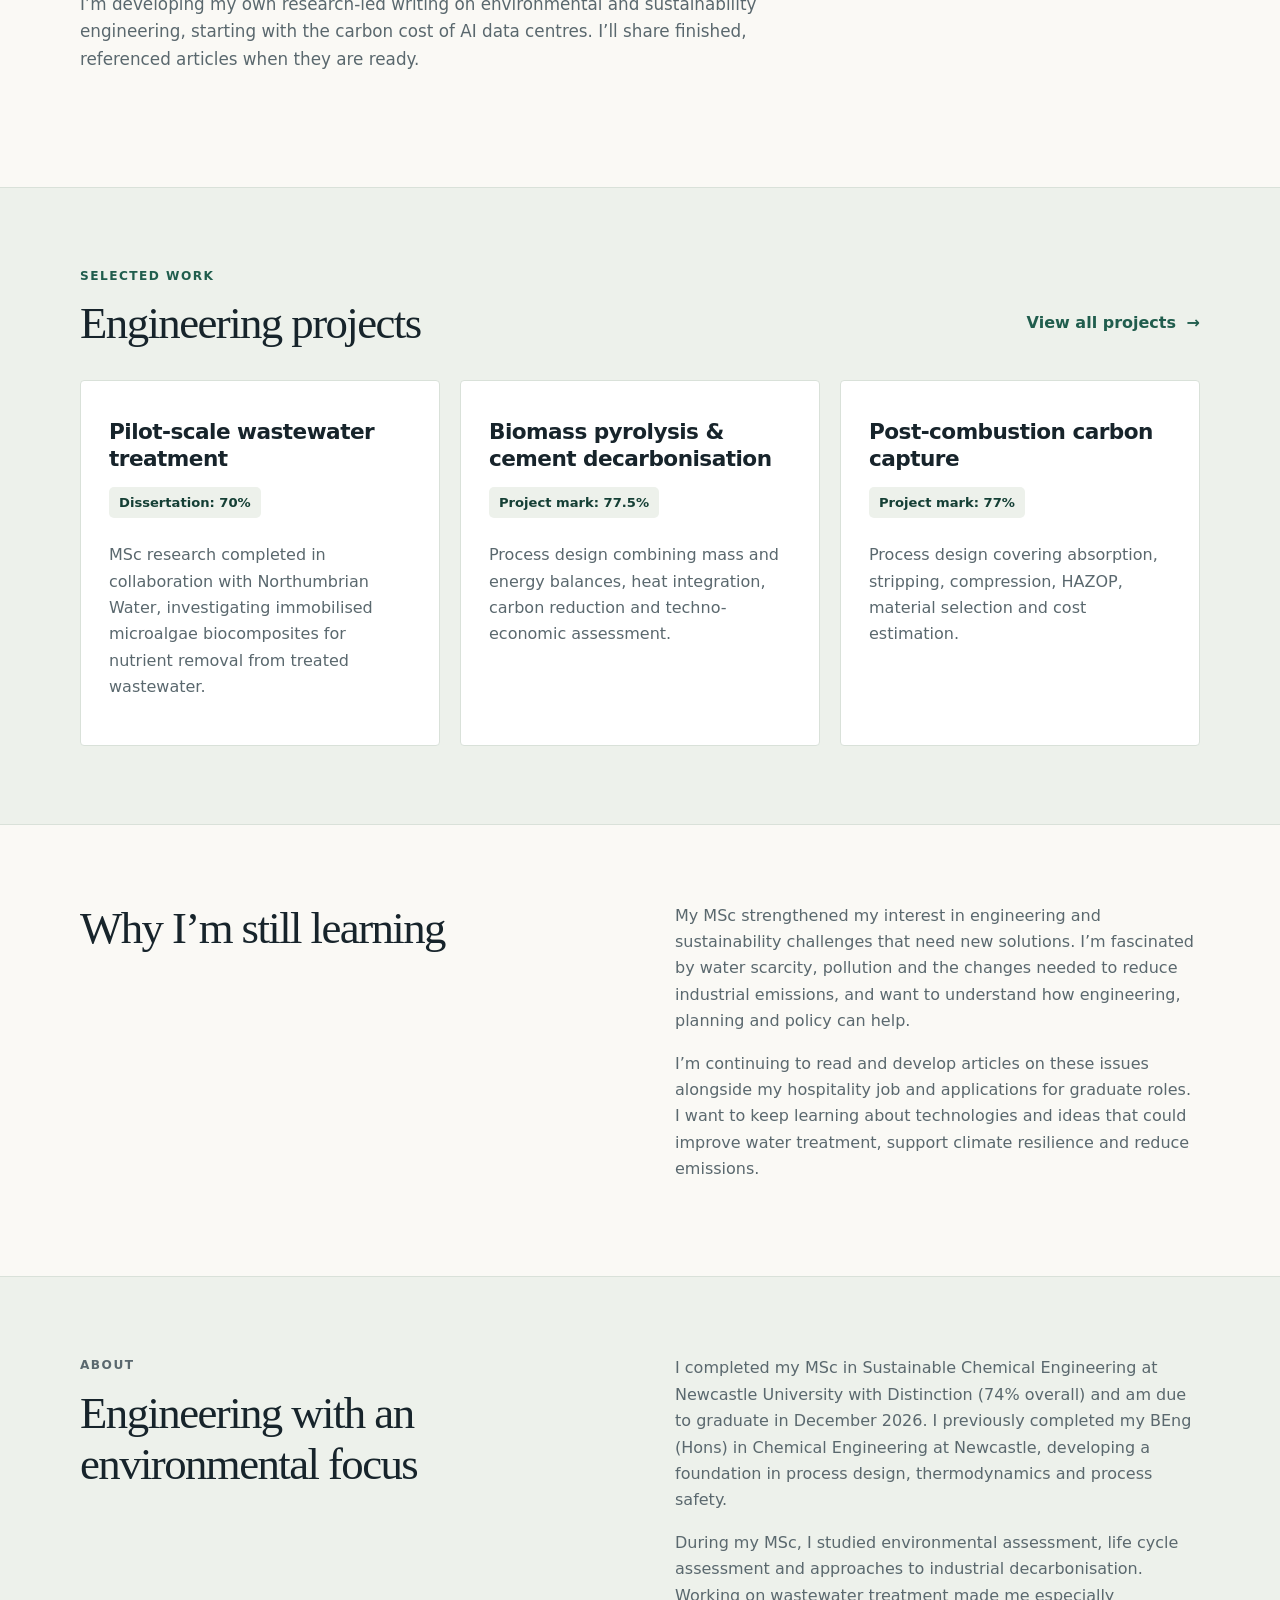
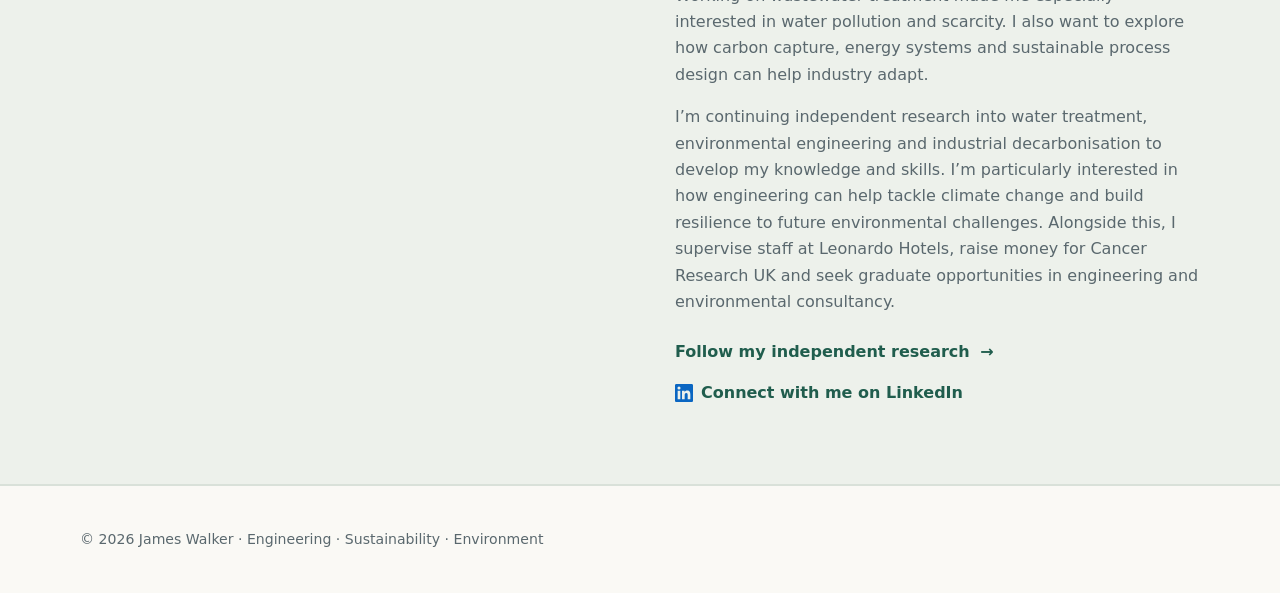
==== commit 810abc55: "Remove static fundraising total and unpublished article previews" ====
--- a/index.html
+++ b/index.html
@@ -3,10 +3,10 @@
 <head>
   <meta charset="UTF-8">
   <meta name="viewport" content="width=device-width, initial-scale=1.0">
-  <meta name="description" content="Explore James Walker's chemical engineering projects, sustainability research, planned articles and fundraising for Cancer Research UK.">
+  <meta name="description" content="Explore James Walker's chemical engineering projects, independent sustainability research and fundraising for Cancer Research UK.">
   <link rel="canonical" href="https://jamesdwalker02.github.io/">
   <title>James Walker | Engineering & Sustainability</title>
-  <link rel="stylesheet" href="styles.css?v=20261104-1">
+  <link rel="stylesheet" href="styles.css?v=20261113-1">
 </head>
 <body>
   <a class="skip-link" href="#main">Skip to content</a>
@@ -47,9 +47,8 @@
           <div class="fund-card">
             <small>INITIAL FUNDRAISING TARGET</small>
             <strong>£750</strong>
-            <p><strong class="fundraising-raised">£352.51 raised</strong> as of 4 November 2026, plus £77.63 in Gift Aid.</p>
-            <p>The November bake sales are underway, following an October lemon drizzle trial that raised £25 in voluntary donations. Triple-chocolate brownies brought in £25.50 on 3 November. Friends and colleagues are joining in with more bakes.</p>
-            <p>£750 is my initial target; I’ll raise it if I reach it. See the latest updates on my fundraising page.</p>
+            <p>I’m fundraising through bake sales, walking challenges and other events ahead of the 2027 Great North Run. £750 is my starting target, which I hope to increase.</p>
+            <p>For the latest amount raised, Gift Aid and campaign updates, please visit my official Cancer Research UK fundraising page.</p>
             <div class="fundraising-actions">
               <a class="donate-button" href="https://fundraise.cancerresearchuk.org/page/jamess-giving-page-20263169" target="_blank" rel="noopener noreferrer">Donate to Cancer Research UK <span aria-hidden="true">→</span></a>
               <a class="fundraising-link" href="fundraising.html">Read about my fundraising <span aria-hidden="true">→</span></a>
@@ -70,12 +69,8 @@
     <section class="section" id="articles">
       <div class="container">
         <p class="eyebrow">Water · Energy · Industry</p>
-        <div class="section-heading"><h2>Independent research & articles</h2><a class="text-link" href="articles.html">View all planned articles <span aria-hidden="true">→</span></a></div>
-        <p class="section-intro">I’m working on articles about water, energy and industry, starting with the carbon cost of AI and nutrient pollution. They’re still in development.</p>
-        <div class="article-preview-grid">
-          <article class="feature-card"><div class="feature-meta"><small>ENERGY & CLIMATE</small><span class="status-light">In development</span></div><h3>The Carbon Cost of AI</h3><p>How are growing data centres powered, what does that mean for emissions, and what would cleaner electricity or carbon capture cost?</p><div class="feature-footer"><span class="coming-soon coming-soon-light">Coming soon</span></div></article>
-          <article class="card preview-card"><small>WATER & ENVIRONMENT</small><h3>Nutrient Pollution in UK Waters</h3><p>Where nitrogen and phosphorus pollution comes from, why it matters, and how engineering can help reduce nutrient discharges.</p><span class="coming-soon">Coming soon</span></article>
-        </div>
+        <div class="section-heading"><h2>Independent research &amp; articles</h2><a class="text-link" href="articles.html">About my research <span aria-hidden="true">→</span></a></div>
+        <p class="section-intro">I’m developing my own research-led writing on environmental and sustainability engineering, starting with the carbon cost of AI data centres. I’ll share finished, referenced articles when they are ready.</p>
       </div>
     </section>
 
--- a/styles.css
+++ b/styles.css
@@ -440,3 +440,201 @@
   .fundraising-update-body { padding: 24px; }
   .fundraising-update-grid { margin-top: 28px; }
 }
+
+
+/* ---------------------------------------------
+   Newcastle academic projects — independent portfolio styling.
+   Navy and restrained red accents are inspired by the user's alma mater.
+   The University crest and logo are intentionally not reproduced.
+   --------------------------------------------- */
+.projects-page {
+  --ink: #051435;
+  --muted: #4d5e71;
+  --green: #003a65;
+  --dark: #051435;
+  --soft: #f2f6fa;
+  --line: #d7e0e9;
+  --paper: #ffffff;
+  --white: #ffffff;
+  --project-navy: #051435;
+  --project-blue: #003a65;
+  --project-red: #da1a35;
+  background: #ffffff;
+}
+.projects-page header { background: rgba(255,255,255,.97); border-bottom: 1px solid #d9e2ec; }
+.projects-page .brand::before { background: var(--project-red); }
+.projects-page nav a.active { color: var(--project-navy); box-shadow: 0 3px 0 var(--project-red); }
+.projects-page nav a:hover { color: var(--project-red); }
+.projects-page .projects-hero {
+  background: linear-gradient(110deg, #ffffff 35%, #f1f5fa 100%);
+  border-top: 4px solid var(--project-red);
+  border-bottom: 2px solid var(--project-navy);
+  padding: 52px 0 54px;
+}
+.projects-page .academic-affiliation {
+  display: flex;
+  align-items: baseline;
+  flex-wrap: wrap;
+  column-gap: 13px;
+  row-gap: 2px;
+  width: fit-content;
+  max-width: 100%;
+  padding: 10px 16px;
+  margin-bottom: 28px;
+  background: white;
+  border-left: 4px solid var(--project-red);
+  border-block: 1px solid #dde5ed;
+  border-right: 1px solid #dde5ed;
+  border-radius: 0 7px 7px 0;
+}
+.projects-page .academic-affiliation-kicker {
+  color: #58708b;
+  font-size: .70rem;
+  letter-spacing: .075em;
+  text-transform: uppercase;
+  font-weight: 800;
+}
+.projects-page .academic-affiliation strong {
+  color: var(--project-navy);
+  font-size: 1rem;
+  letter-spacing: -.015em;
+  white-space: nowrap;
+}
+.projects-page .academic-affiliation > span:last-child {
+  flex-basis: 100%;
+  color: #526779;
+  font-size: .82rem;
+}
+.projects-page .projects-hero h1 { color: var(--project-navy); }
+.projects-page .projects-hero .page-description { color: #3d4c5c; }
+.projects-page .project-index a {
+  border: 1px solid #cdd8e3;
+  color: var(--project-navy);
+  background: #fff;
+  text-decoration: none;
+  transition: border-color .15s ease, background .15s ease;
+}
+.projects-page .project-index a:hover {
+  background: #fceff2;
+  border-color: var(--project-red);
+  color: var(--project-navy);
+}
+.projects-page .section[id] { border-bottom: 1px solid #dfe7ef; }
+.projects-page .section.alt { background: #f3f7fb; }
+.projects-page .project-detail {
+  border-left: 4px solid var(--project-red);
+  padding-left: 25px;
+}
+.projects-page .project-title h2 { color: var(--project-navy); }
+.projects-page .project-title .eyebrow { color: #a31333; }
+.projects-page .project-title .project-mark {
+  background: #e8eff7;
+  border-color: #c9d8e9;
+  color: var(--project-navy);
+}
+.projects-page .project-body h3 { color: var(--project-blue); }
+.projects-page .project-photo {
+  border-color: #cddae6;
+  box-shadow: 0 5px 18px rgba(5, 20, 53, .035);
+}
+.projects-page .project-photo figcaption strong { color: var(--project-navy); }
+.projects-page .text-link,
+.projects-page .project-source a { color: var(--project-blue); }
+.projects-page a:focus-visible { outline-color: var(--project-red); }
+@media (max-width: 820px) {
+  .projects-page .projects-hero { padding: 42px 0; }
+  .projects-page .project-detail { padding-left: 18px; }
+  .projects-page .academic-affiliation { margin-bottom: 24px; }
+}
+@media (max-width: 520px) {
+  .projects-page .academic-affiliation { align-items: flex-start; flex-direction: column; padding: 12px 14px; }
+  .projects-page .academic-affiliation > span:last-child { flex-basis: auto; }
+}
+
+/* Fundraising story photographs alongside their matching dated updates. */
+.fundraising-page .fundraising-update-grid {
+  display: grid;
+  grid-template-columns: minmax(0,1fr);
+  gap: 22px;
+}
+.fundraising-page .fundraising-update-card {
+  display: grid;
+  grid-template-columns: minmax(0,1.05fr) minmax(260px,.85fr);
+  min-width: 0;
+  overflow: hidden;
+  align-items: stretch;
+}
+.fundraising-page .fundraising-update-card-text {
+  grid-template-columns: 1fr;
+}
+.fundraising-page .fundraising-update-card .fundraising-update-body {
+  padding: 30px;
+  align-self: center;
+}
+.fundraising-page .fundraising-update-card .update-photo {
+  border-top: 0;
+  border-left: 1px solid var(--line);
+  display: flex;
+  flex-direction: column;
+  min-width: 0;
+  margin: 0;
+  background: #faf7ff;
+}
+.fundraising-page .fundraising-update-card .update-photo a {
+  display: grid;
+  place-items: center;
+  flex: 1 1 auto;
+  padding: 12px;
+  background: #faf7ff;
+}
+.fundraising-page .fundraising-update-card .update-photo img {
+  width: auto;
+  max-width: 100%;
+  height: auto;
+  max-height: 390px;
+  margin: auto;
+  object-fit: contain;
+  background: #faf7ff;
+}
+.fundraising-page .fundraising-update-card .update-photo figcaption {
+  border-top: 1px solid var(--line);
+  background: #fff;
+  text-align: center;
+}
+@media (max-width: 820px) {
+  .fundraising-page .fundraising-update-card { grid-template-columns: minmax(0,1fr); }
+  .fundraising-page .fundraising-update-card .update-photo {
+    border-top: 1px solid var(--line);
+    border-left: 0;
+  }
+  .fundraising-page .fundraising-update-card .fundraising-update-body { padding: 24px; }
+}
+
+/* Compact, consistent photo presentation inside the chronological fundraising cards. */
+.fundraising-page .challenge-card .timeline-photo {
+  max-width: 560px;
+  margin: 18px 0 0;
+}
+.fundraising-page .challenge-card .timeline-photo a {
+  display: block;
+  width: fit-content;
+  max-width: 100%;
+}
+.fundraising-page .challenge-card .timeline-photo img {
+  display: block;
+  width: auto;
+  max-width: 100%;
+  max-height: 380px;
+  height: auto;
+  object-fit: contain;
+  border-radius: 10px;
+}
+.fundraising-page .challenge-card .timeline-photo figcaption {
+  margin-top: 8px;
+  font-size: .82rem;
+}
+.fundraising-page .journey-footnote { margin: 26px 0 0; }
+.fundraising-page .journey-footnote a { color: var(--green); text-underline-offset: 3px; }
+@media (max-width: 820px) {
+  .fundraising-page .challenge-card .timeline-photo img { max-height: 350px; }
+}
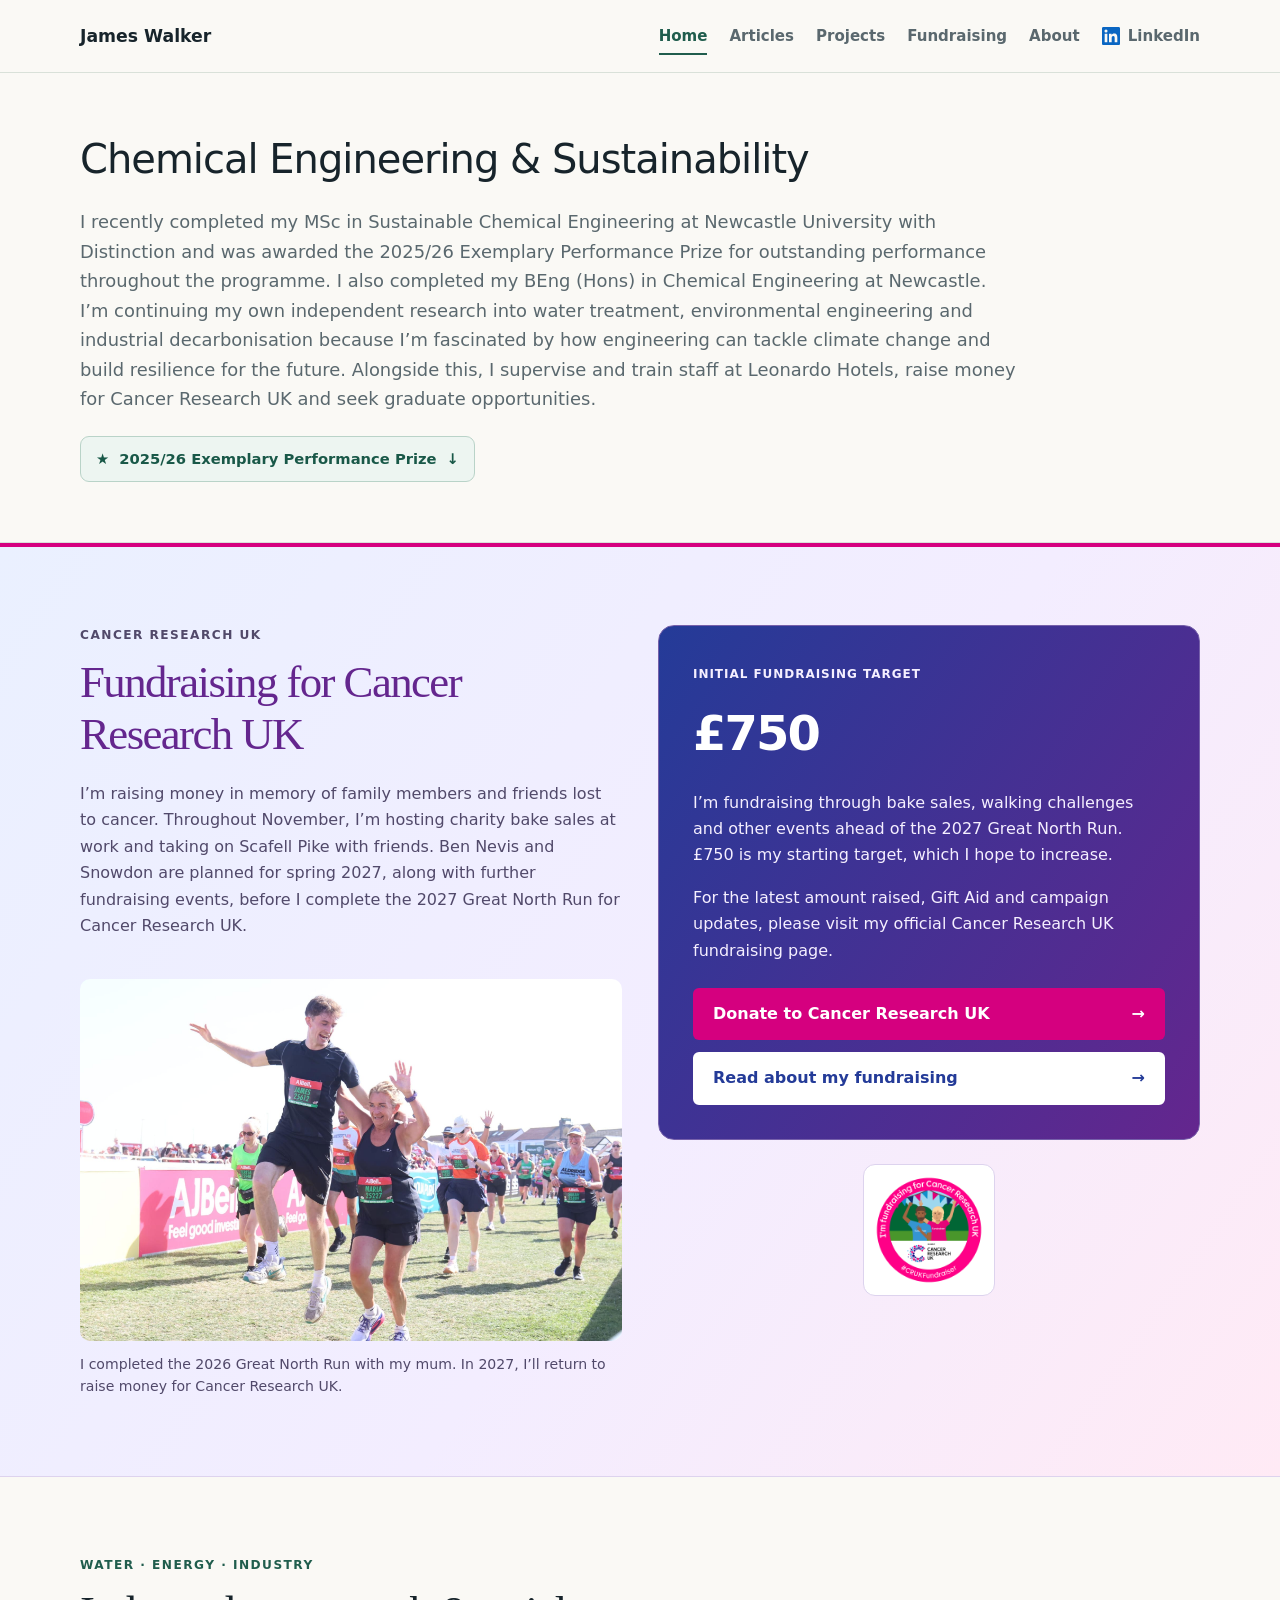
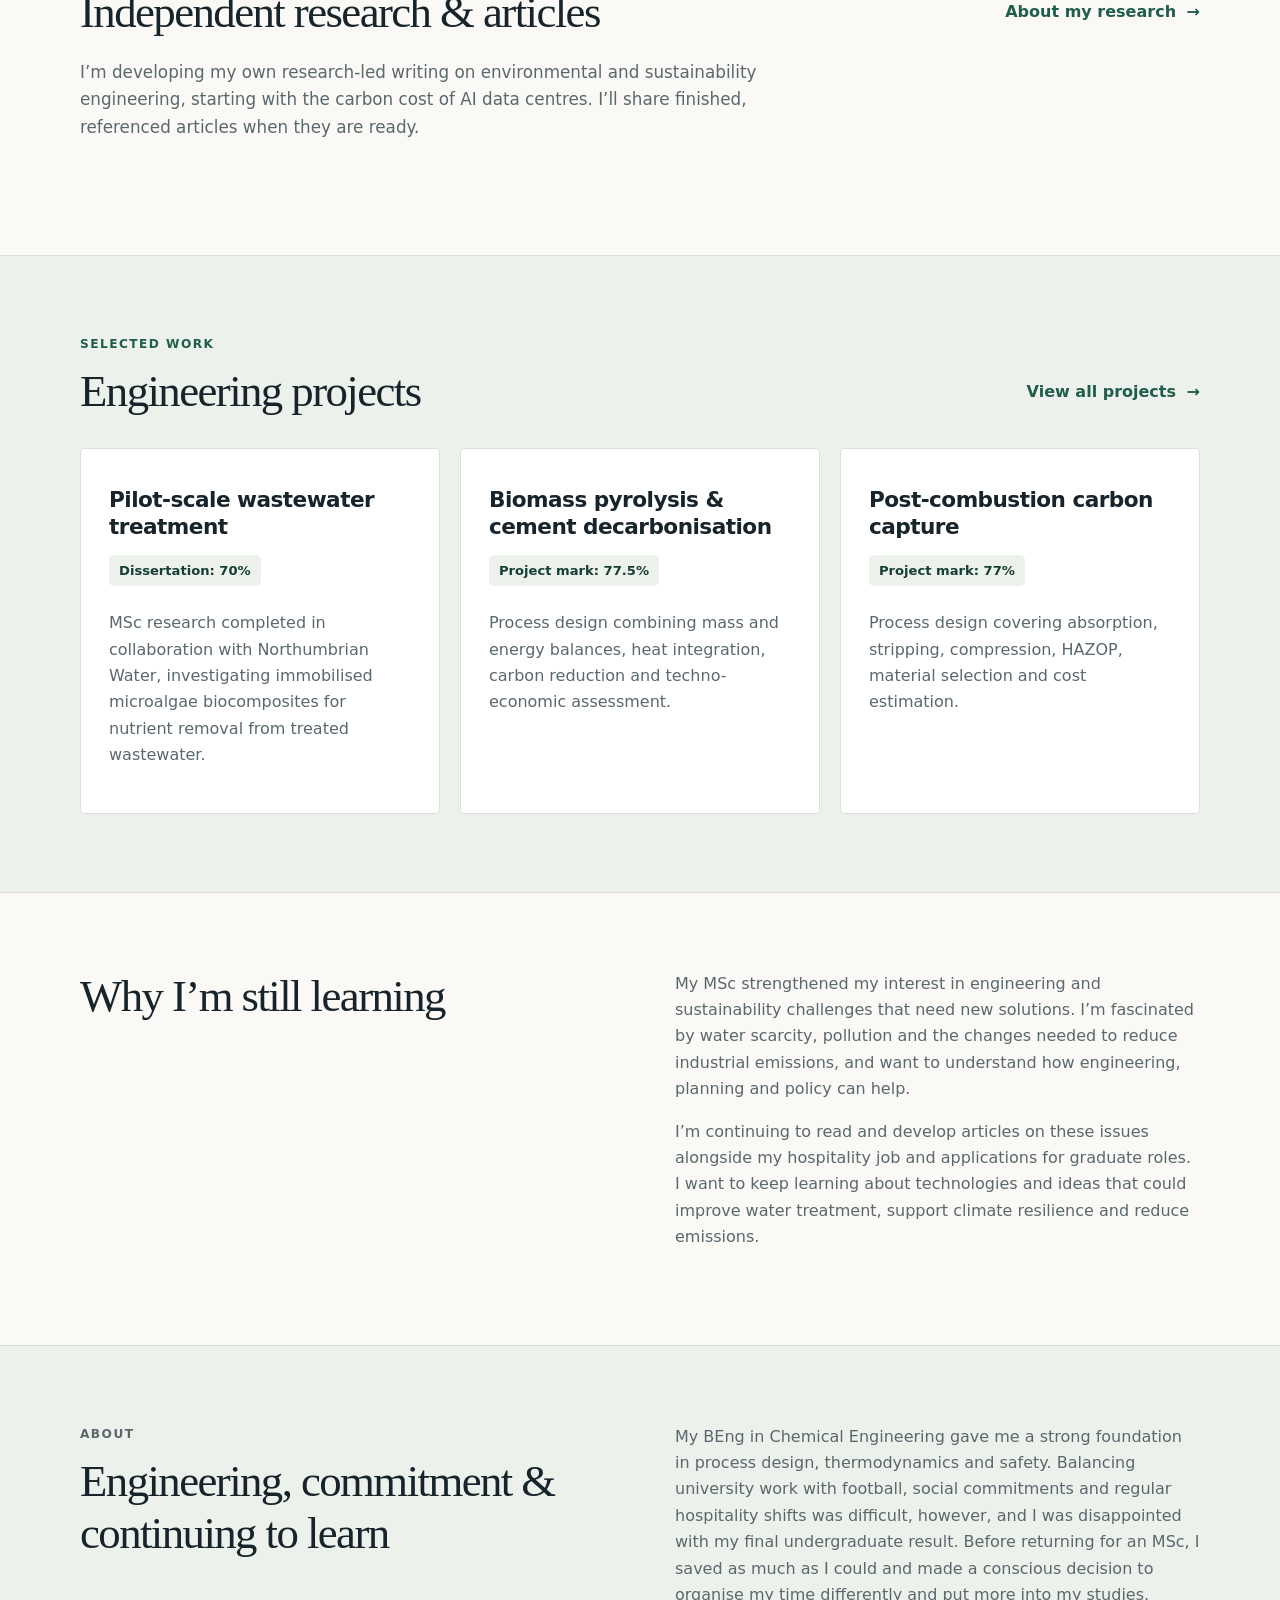
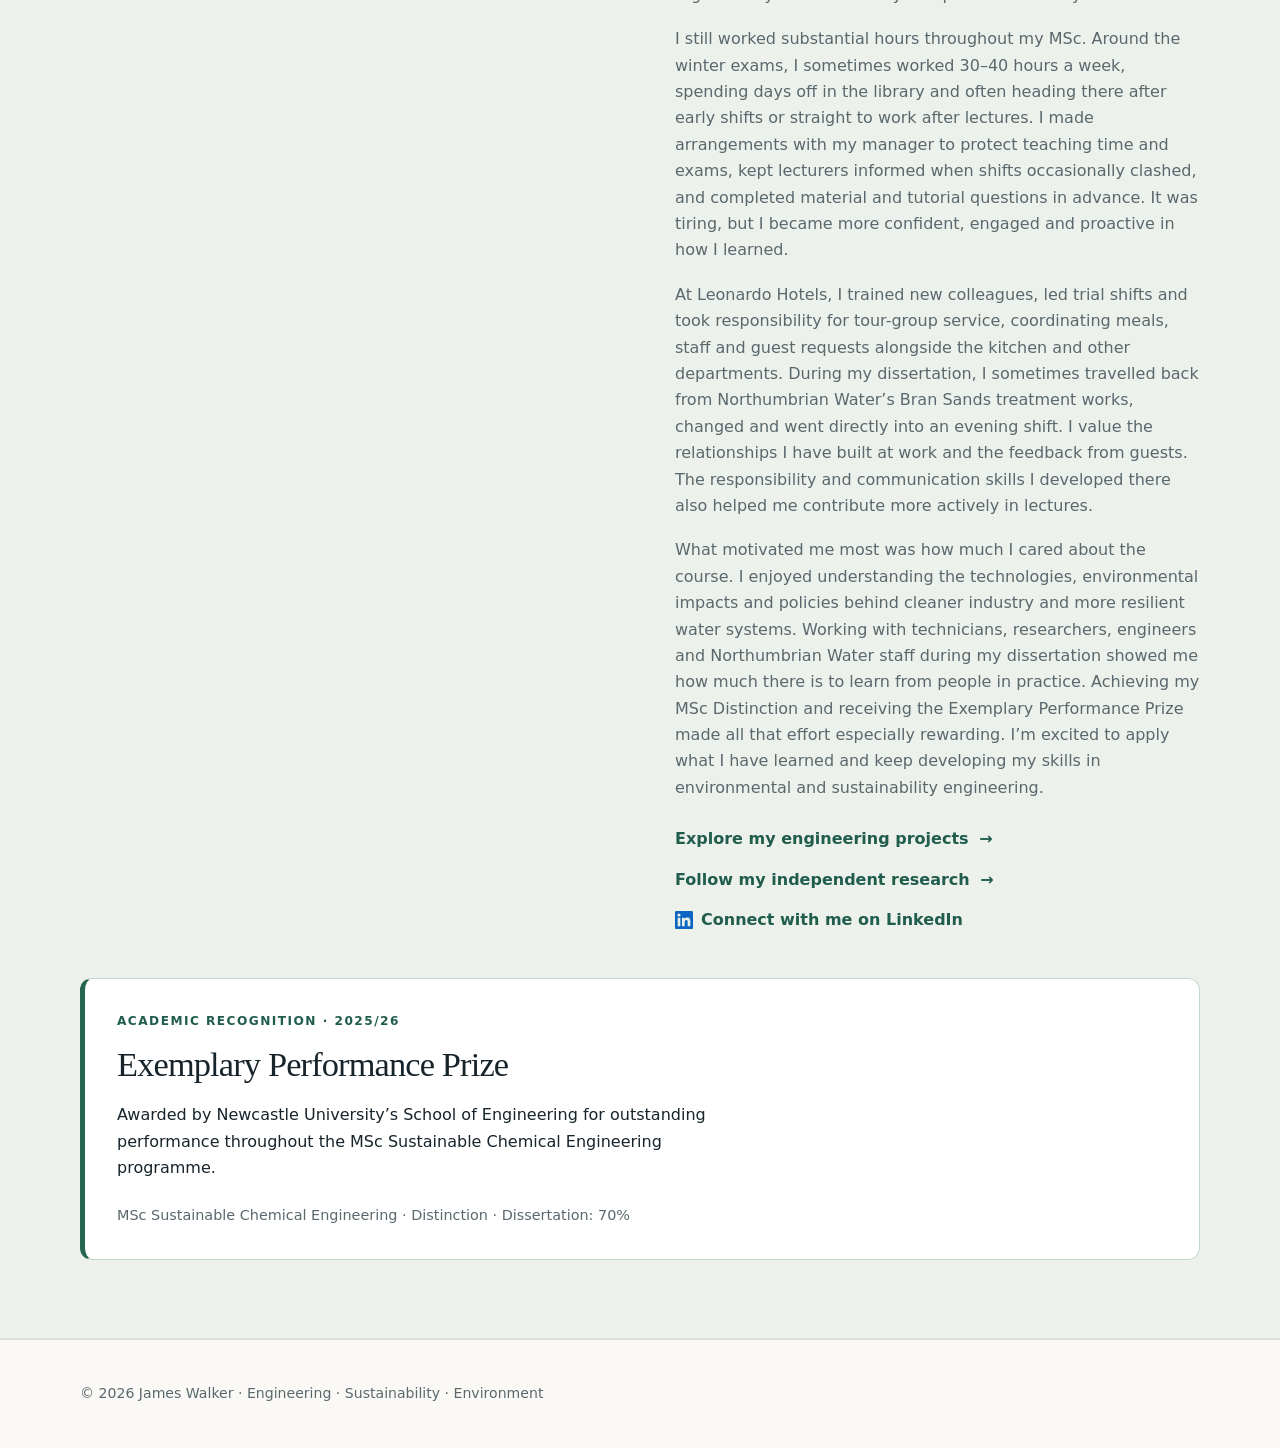
==== commit 43c3feb3: "Feature Exemplary Performance Prize and personal study-work story" ====
--- a/index.html
+++ b/index.html
@@ -3,10 +3,10 @@
 <head>
   <meta charset="UTF-8">
   <meta name="viewport" content="width=device-width, initial-scale=1.0">
-  <meta name="description" content="Explore James Walker's chemical engineering projects, independent sustainability research and fundraising for Cancer Research UK.">
+  <meta name="description" content="James Walker, MSc Sustainable Chemical Engineering Distinction graduate and 2025/26 Exemplary Performance Prize recipient. Engineering projects, independent environmental research and charity fundraising.">
   <link rel="canonical" href="https://jamesdwalker02.github.io/">
   <title>James Walker | Engineering & Sustainability</title>
-  <link rel="stylesheet" href="styles.css?v=20261113-1">
+  <link rel="stylesheet" href="styles.css?v=20261117-1">
 </head>
 <body>
   <a class="skip-link" href="#main">Skip to content</a>
@@ -29,7 +29,8 @@
       <div class="container home-introduction">
         <div>
           <h1>Chemical Engineering & Sustainability</h1>
-          <p class="intro">I recently completed my MSc in Sustainable Chemical Engineering at Newcastle University with Distinction, having previously studied for my BEng (Hons) in Chemical Engineering there. I’m continuing my own independent research into water treatment, environmental engineering and industrial decarbonisation because I want to keep learning and developing new skills. I’m fascinated by the challenges we face in tackling climate change and how engineering can help us build resilience for the future. Alongside my continued research, I’ll be supervising and training new staff at Leonardo Hotels, raising money for Cancer Research UK and seeking graduate opportunities.</p>
+          <p class="intro">I recently completed my MSc in Sustainable Chemical Engineering at Newcastle University with Distinction and was awarded the 2025/26 Exemplary Performance Prize for outstanding performance throughout the programme. I also completed my BEng (Hons) in Chemical Engineering at Newcastle. I’m continuing my own independent research into water treatment, environmental engineering and industrial decarbonisation because I’m fascinated by how engineering can tackle climate change and build resilience for the future. Alongside this, I supervise and train staff at Leonardo Hotels, raise money for Cancer Research UK and seek graduate opportunities.</p>
+          <a class="home-prize-link" href="#about-award"><span aria-hidden="true">★</span> 2025/26 Exemplary Performance Prize <span class="prize-link-arrow" aria-hidden="true">↓</span></a>
         </div>
 
       </div>
@@ -97,9 +98,42 @@
     </section>
 
     <section class="section alt" id="about">
-      <div class="container two-col">
-        <div><p class="eyebrow">About</p><h2>Engineering with an environmental focus</h2></div>
-        <div><p>I completed my MSc in Sustainable Chemical Engineering at Newcastle University with Distinction (74% overall) and am due to graduate in December 2026. I previously completed my BEng (Hons) in Chemical Engineering at Newcastle, developing a foundation in process design, thermodynamics and process safety.</p><p>During my MSc, I studied environmental assessment, life cycle assessment and approaches to industrial decarbonisation. Working on wastewater treatment made me especially interested in water pollution and scarcity. I also want to explore how carbon capture, energy systems and sustainable process design can help industry adapt.</p><p>I’m continuing independent research into water treatment, environmental engineering and industrial decarbonisation to develop my knowledge and skills. I’m particularly interested in how engineering can help tackle climate change and build resilience to future environmental challenges. Alongside this, I supervise staff at Leonardo Hotels, raise money for Cancer Research UK and seek graduate opportunities in engineering and environmental consultancy.</p><div class="about-links"><a class="text-link" href="articles.html">Follow my independent research <span aria-hidden="true">→</span></a><a class="linkedin-link" href="https://www.linkedin.com/in/jamesdwalker2002/" target="_blank" rel="noopener noreferrer"><img src="linkedin.svg" alt="" width="18" height="18">Connect with me on LinkedIn</a></div></div>
+      <div class="container">
+        <div class="two-col">
+          <div>
+            <p class="eyebrow">About</p>
+            <h2>Engineering, commitment &amp; continuing to learn</h2>
+          </div>
+          <div class="about-story">
+            <p>My BEng in Chemical Engineering gave me a strong foundation in process design, thermodynamics and safety. Balancing university work with football, social commitments and regular hospitality shifts was difficult, however, and I was disappointed with my final undergraduate result. Before returning for an MSc, I saved as much as I could and made a conscious decision to organise my time differently and put more into my studies.</p>
+
+            <p>I still worked substantial hours throughout my MSc. Around the winter exams, I sometimes worked 30–40 hours a week, spending days off in the library and often heading there after early shifts or straight to work after lectures. I made arrangements with my manager to protect teaching time and exams, kept lecturers informed when shifts occasionally clashed, and completed material and tutorial questions in advance. It was tiring, but I became more confident, engaged and proactive in how I learned.</p>
+
+            <p>At Leonardo Hotels, I trained new colleagues, led trial shifts and took responsibility for tour-group service, coordinating meals, staff and guest requests alongside the kitchen and other departments. During my dissertation, I sometimes travelled back from Northumbrian Water’s Bran Sands treatment works, changed and went directly into an evening shift. I value the relationships I have built at work and the feedback from guests. The responsibility and communication skills I developed there also helped me contribute more actively in lectures.</p>
+
+            <p>What motivated me most was how much I cared about the course. I enjoyed understanding the technologies, environmental impacts and policies behind cleaner industry and more resilient water systems. Working with technicians, researchers, engineers and Northumbrian Water staff during my dissertation showed me how much there is to learn from people in practice. Achieving my MSc Distinction and receiving the Exemplary Performance Prize made all that effort especially rewarding. I’m excited to apply what I have learned and keep developing my skills in environmental and sustainability engineering.</p>
+
+            <div class="about-links">
+              <a class="text-link" href="projects.html">Explore my engineering projects <span aria-hidden="true">→</span></a>
+              <a class="text-link" href="articles.html">Follow my independent research <span aria-hidden="true">→</span></a>
+              <a class="linkedin-link" href="https://www.linkedin.com/in/jamesdwalker2002/" target="_blank" rel="noopener noreferrer"><img src="linkedin.svg" alt="" width="18" height="18">Connect with me on LinkedIn</a>
+            </div>
+          </div>
+        </div>
+        <div class="academic-prize" id="about-award">
+          <div class="academic-prize-copy">
+            <p class="eyebrow">Academic recognition · 2025/26</p>
+            <h3>Exemplary Performance Prize</h3>
+            <p>Awarded by Newcastle University’s School of Engineering for outstanding performance throughout the MSc Sustainable Chemical Engineering programme.</p>
+            <p class="academic-prize-note">MSc Sustainable Chemical Engineering · Distinction · Dissertation: 70%</p>
+          </div>
+          <figure class="academic-prize-certificate">
+            <a href="exemplary-performance-certificate.jpg" target="_blank" rel="noopener noreferrer" aria-label="View the Exemplary Performance Prize certificate">
+              <img src="exemplary-performance-certificate.jpg" alt="Newcastle University certificate awarding James Walker the 2025/26 Exemplary Performance Prize" width="1024" height="1448" loading="lazy" onerror="this.closest('figure').hidden=true;this.closest('.academic-prize').classList.add('certificate-awaiting-upload')">
+            </a>
+            <figcaption>Select to view the certificate</figcaption>
+          </figure>
+        </div>
       </div>
     </section>
   </main>
--- a/styles.css
+++ b/styles.css
@@ -638,3 +638,132 @@
 @media (max-width: 820px) {
   .fundraising-page .challenge-card .timeline-photo img { max-height: 350px; }
 }
+
+/* Compact November bake sale photo gallery within the existing fundraiser timeline. */
+.fundraising-page .challenge-card .timeline-gallery {
+  display: grid;
+  grid-template-columns: repeat(2, minmax(0,1fr));
+  gap: 14px;
+  margin: 20px 0 0;
+  max-width: 760px;
+}
+.fundraising-page .challenge-card .timeline-gallery-item {
+  margin: 0;
+  min-width: 0;
+}
+.fundraising-page .challenge-card .timeline-gallery-item a {
+  display: block;
+  overflow: hidden;
+  border: 1px solid #ddd2e9;
+  border-radius: 10px;
+  background: #f7f3fa;
+}
+.fundraising-page .challenge-card .timeline-gallery-item img {
+  display: block;
+  width: 100%;
+  height: clamp(180px,25vw,290px);
+  object-fit: cover;
+  object-position: 50% 55%;
+  transition: transform .2s ease;
+}
+.fundraising-page .challenge-card .timeline-gallery-item a:hover img { transform: scale(1.015); }
+.fundraising-page .challenge-card .timeline-gallery-item figcaption {
+  color: var(--muted);
+  font-size: .8rem;
+  line-height: 1.5;
+  margin-top: 8px;
+}
+@media(max-width: 520px) {
+  .fundraising-page .challenge-card .timeline-gallery { gap: 10px; }
+  .fundraising-page .challenge-card .timeline-gallery-item img { height: 205px; }
+  .fundraising-page .challenge-card .timeline-gallery-item figcaption { font-size: .76rem; }
+}
+
+/* Articles index: concise introduction and space for published writing. */
+.articles-hero-compact { padding: 62px 0 54px; }
+.articles-hero-compact .page-description { max-width: 800px; margin: 16px 0 0; }
+.published-articles { padding-top: 52px; }
+.published-articles h2 { margin-bottom: 26px; }
+.published-articles-list { border-top: 1px solid var(--line); }
+.articles-empty { margin: 0; padding: 25px 0; color: var(--muted); }
+.published-article-card { padding: 28px 0; border-bottom: 1px solid var(--line); }
+.published-article-card h3 a { text-decoration: none; color: var(--ink); }
+.published-article-card h3 a:hover { color: var(--green); }
+.published-article-card p:not(.eyebrow) { max-width: 740px; color: var(--muted); }
+@media(max-width: 820px) {
+  .articles-hero-compact { padding: 43px 0 38px; }
+  .published-articles { padding-top: 40px; }
+}
+
+
+/* 2026 MSc award and personal About story */
+.home-prize-link {
+  display: inline-flex;
+  align-items: center;
+  gap: 10px;
+  margin-top: 22px;
+  padding: 11px 15px;
+  border: 1px solid #b9d3c8;
+  border-radius: 9px;
+  background: #edf5f1;
+  color: #195848;
+  text-decoration: none;
+  font-size: .92rem;
+  line-height: 1.5;
+  font-weight: 750;
+}
+.home-prize-link:hover,
+.home-prize-link:focus-visible { background: #dcece4; text-decoration: underline; }
+.home-prize-link .prize-link-arrow { margin-left: auto; }
+#about .about-story p:first-child { margin-top: 0; }
+#about .about-story p { margin-bottom: 18px; }
+#about .about-links { margin: 25px 0 0; }
+.academic-prize {
+  display: grid;
+  grid-template-columns: minmax(0,1fr) minmax(210px,285px);
+  gap: 32px;
+  align-items: center;
+  padding: 32px;
+  margin-top: 45px;
+  border: 1px solid #c4d8d0;
+  border-left: 5px solid #24654e;
+  background: #fff;
+  border-radius: 12px;
+  scroll-margin-top: 110px;
+}
+.academic-prize.certificate-awaiting-upload { grid-template-columns: 1fr; }
+.academic-prize h3 {
+  font-family: Georgia,"Times New Roman",serif;
+  font-size: clamp(1.6rem,3vw,2.15rem);
+  font-weight: 500;
+  margin: 9px 0 15px;
+}
+.academic-prize p { max-width: 640px; }
+.academic-prize .academic-prize-note {
+  font-size: .9rem;
+  color: var(--muted);
+  margin: 22px 0 0;
+}
+.academic-prize-certificate { margin: 0; }
+.academic-prize-certificate img {
+  display: block;
+  width: 100%;
+  max-height: 380px;
+  height: auto;
+  object-fit: contain;
+  background: white;
+  border: 1px solid #d9e2de;
+  box-shadow: 0 12px 25px rgba(20,60,46,.09);
+}
+.academic-prize-certificate figcaption {
+  font-size: .79rem;
+  color: var(--muted);
+  margin-top: 10px;
+  text-align: center;
+}
+@media(max-width:820px){
+  .academic-prize { grid-template-columns: minmax(0,1fr); gap: 22px; padding: 23px; margin-top: 34px; }
+  .academic-prize-certificate { max-width: 270px; }
+  .academic-prize.certificate-awaiting-upload { grid-template-columns: minmax(0,1fr); }
+  .home-prize-link { font-size: .85rem; }
+}
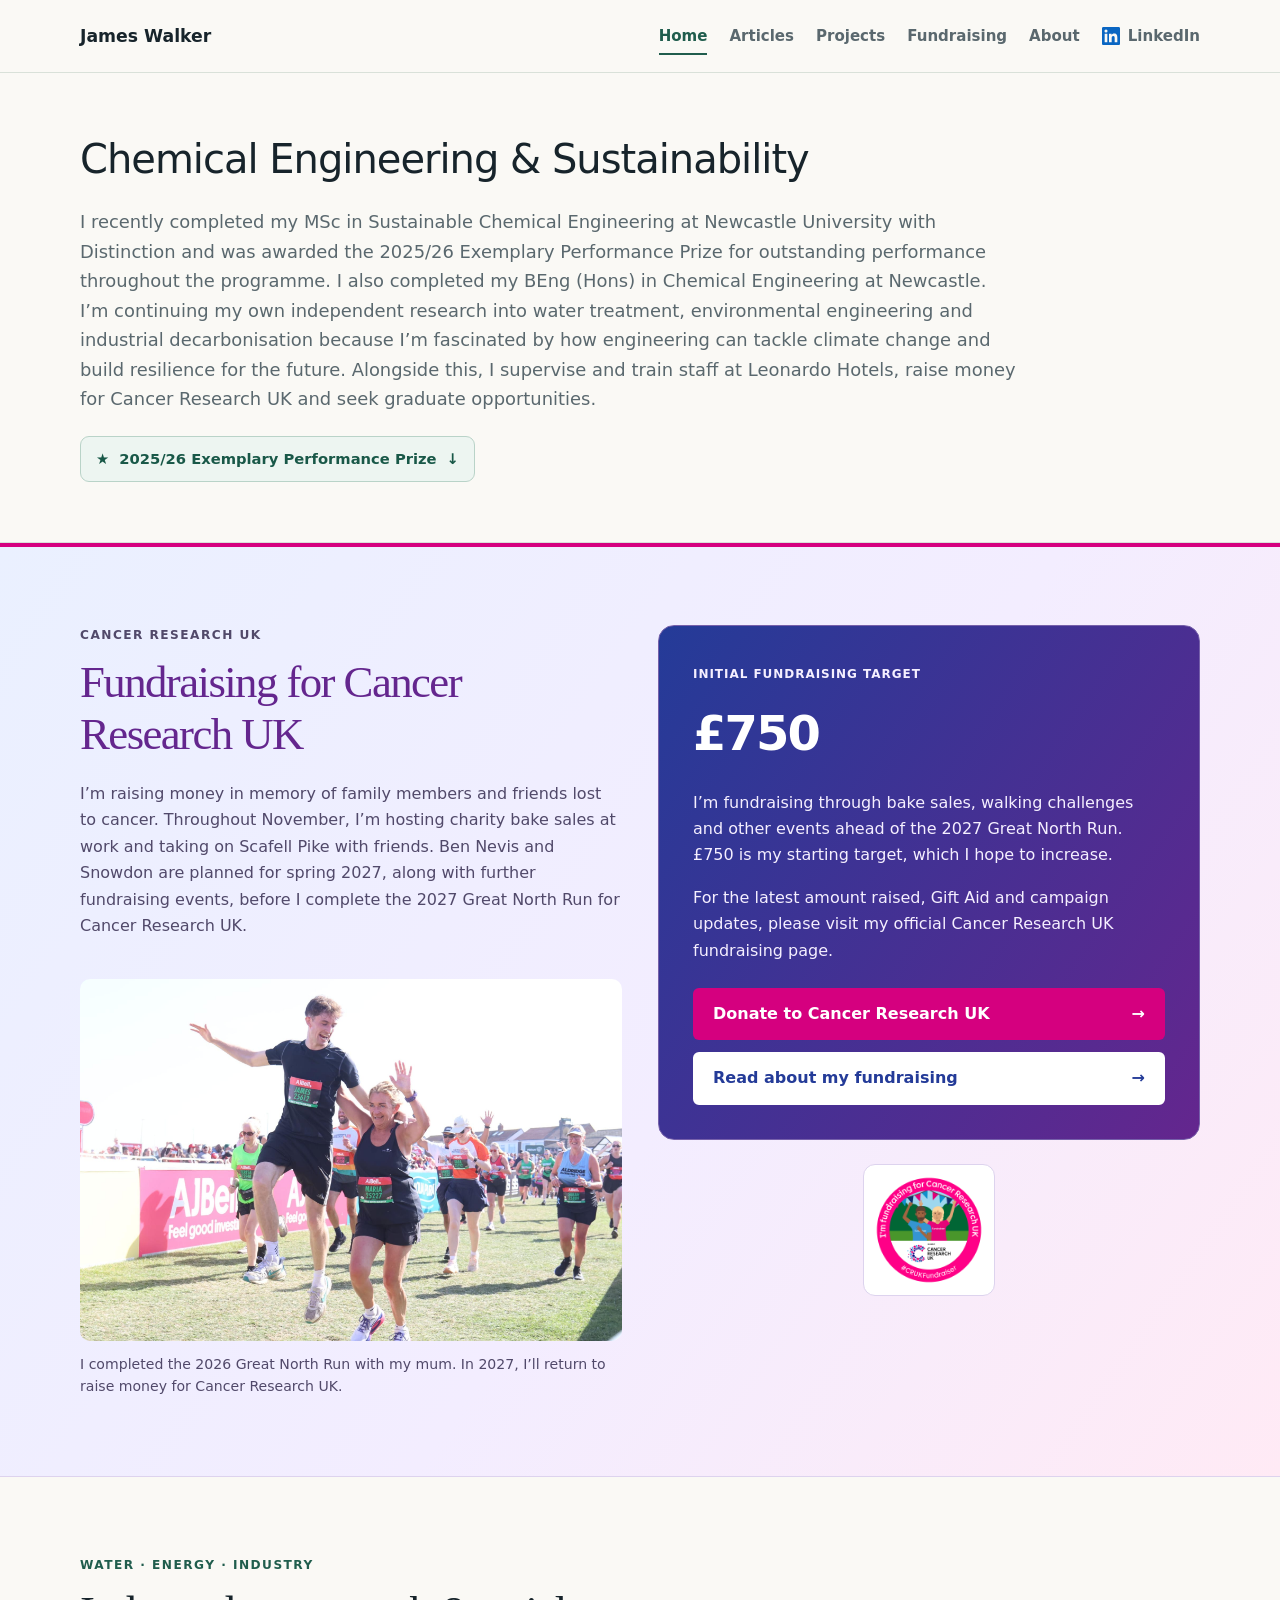
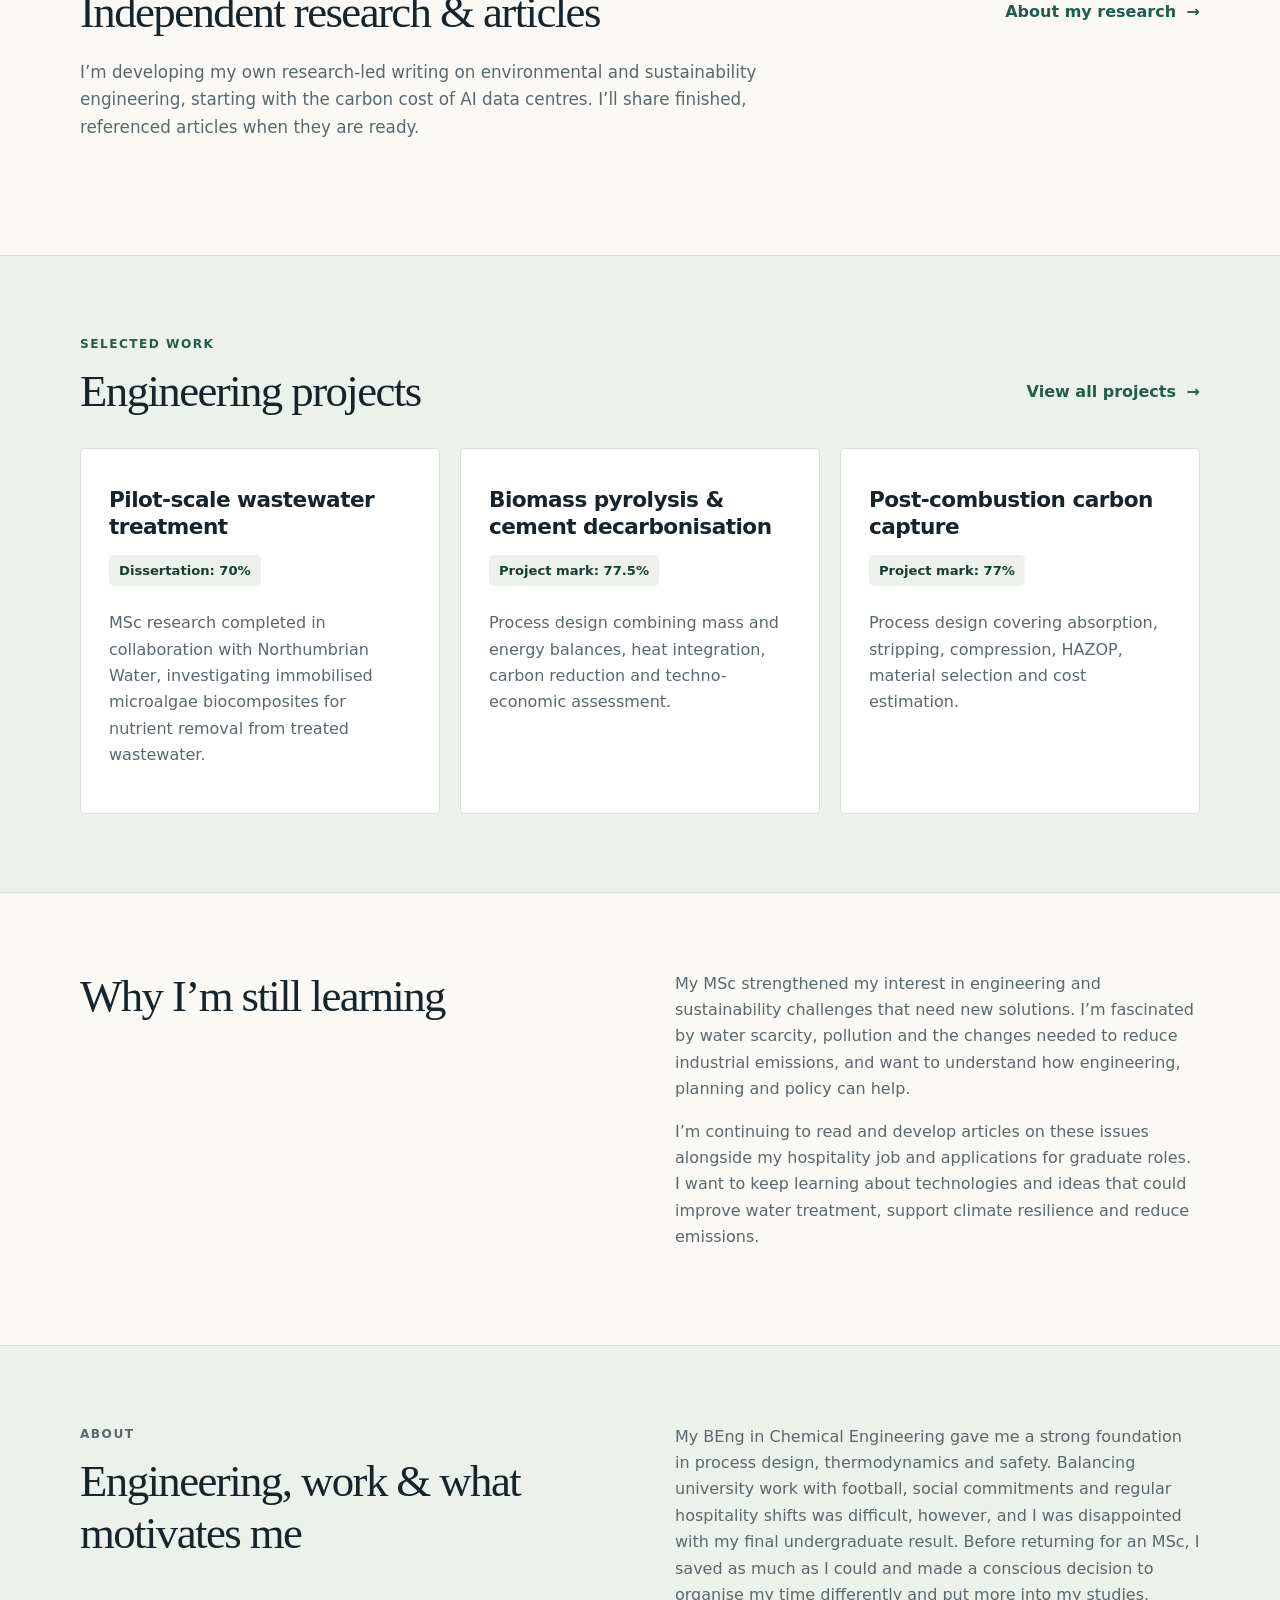
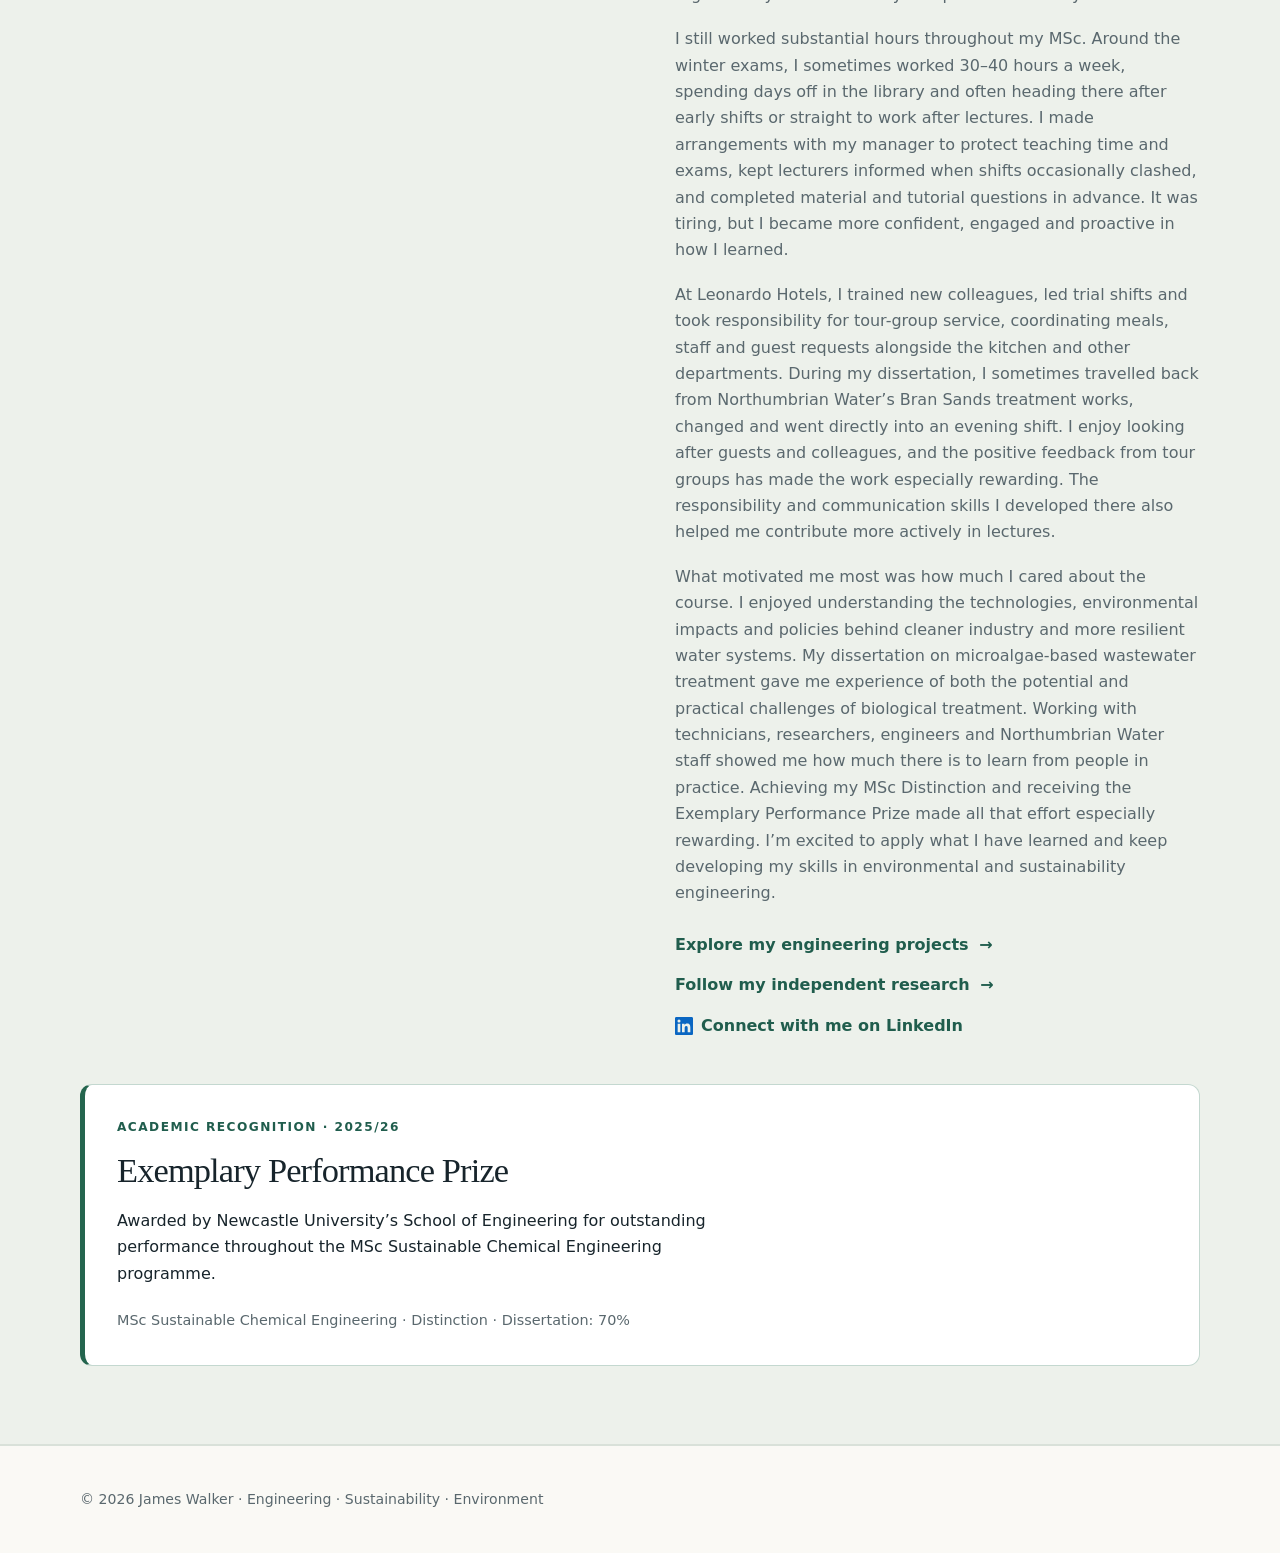
==== commit b3586208: "Make personal About story warmer and highlight practical water research" ====
--- a/index.html
+++ b/index.html
@@ -102,16 +102,16 @@
         <div class="two-col">
           <div>
             <p class="eyebrow">About</p>
-            <h2>Engineering, commitment &amp; continuing to learn</h2>
+            <h2>Engineering, work &amp; what motivates me</h2>
           </div>
           <div class="about-story">
             <p>My BEng in Chemical Engineering gave me a strong foundation in process design, thermodynamics and safety. Balancing university work with football, social commitments and regular hospitality shifts was difficult, however, and I was disappointed with my final undergraduate result. Before returning for an MSc, I saved as much as I could and made a conscious decision to organise my time differently and put more into my studies.</p>
 
             <p>I still worked substantial hours throughout my MSc. Around the winter exams, I sometimes worked 30–40 hours a week, spending days off in the library and often heading there after early shifts or straight to work after lectures. I made arrangements with my manager to protect teaching time and exams, kept lecturers informed when shifts occasionally clashed, and completed material and tutorial questions in advance. It was tiring, but I became more confident, engaged and proactive in how I learned.</p>
 
-            <p>At Leonardo Hotels, I trained new colleagues, led trial shifts and took responsibility for tour-group service, coordinating meals, staff and guest requests alongside the kitchen and other departments. During my dissertation, I sometimes travelled back from Northumbrian Water’s Bran Sands treatment works, changed and went directly into an evening shift. I value the relationships I have built at work and the feedback from guests. The responsibility and communication skills I developed there also helped me contribute more actively in lectures.</p>
+            <p>At Leonardo Hotels, I trained new colleagues, led trial shifts and took responsibility for tour-group service, coordinating meals, staff and guest requests alongside the kitchen and other departments. During my dissertation, I sometimes travelled back from Northumbrian Water’s Bran Sands treatment works, changed and went directly into an evening shift. I enjoy looking after guests and colleagues, and the positive feedback from tour groups has made the work especially rewarding. The responsibility and communication skills I developed there also helped me contribute more actively in lectures.</p>
 
-            <p>What motivated me most was how much I cared about the course. I enjoyed understanding the technologies, environmental impacts and policies behind cleaner industry and more resilient water systems. Working with technicians, researchers, engineers and Northumbrian Water staff during my dissertation showed me how much there is to learn from people in practice. Achieving my MSc Distinction and receiving the Exemplary Performance Prize made all that effort especially rewarding. I’m excited to apply what I have learned and keep developing my skills in environmental and sustainability engineering.</p>
+            <p>What motivated me most was how much I cared about the course. I enjoyed understanding the technologies, environmental impacts and policies behind cleaner industry and more resilient water systems. My dissertation on microalgae-based wastewater treatment gave me experience of both the potential and practical challenges of biological treatment. Working with technicians, researchers, engineers and Northumbrian Water staff showed me how much there is to learn from people in practice. Achieving my MSc Distinction and receiving the Exemplary Performance Prize made all that effort especially rewarding. I’m excited to apply what I have learned and keep developing my skills in environmental and sustainability engineering.</p>
 
             <div class="about-links">
               <a class="text-link" href="projects.html">Explore my engineering projects <span aria-hidden="true">→</span></a>
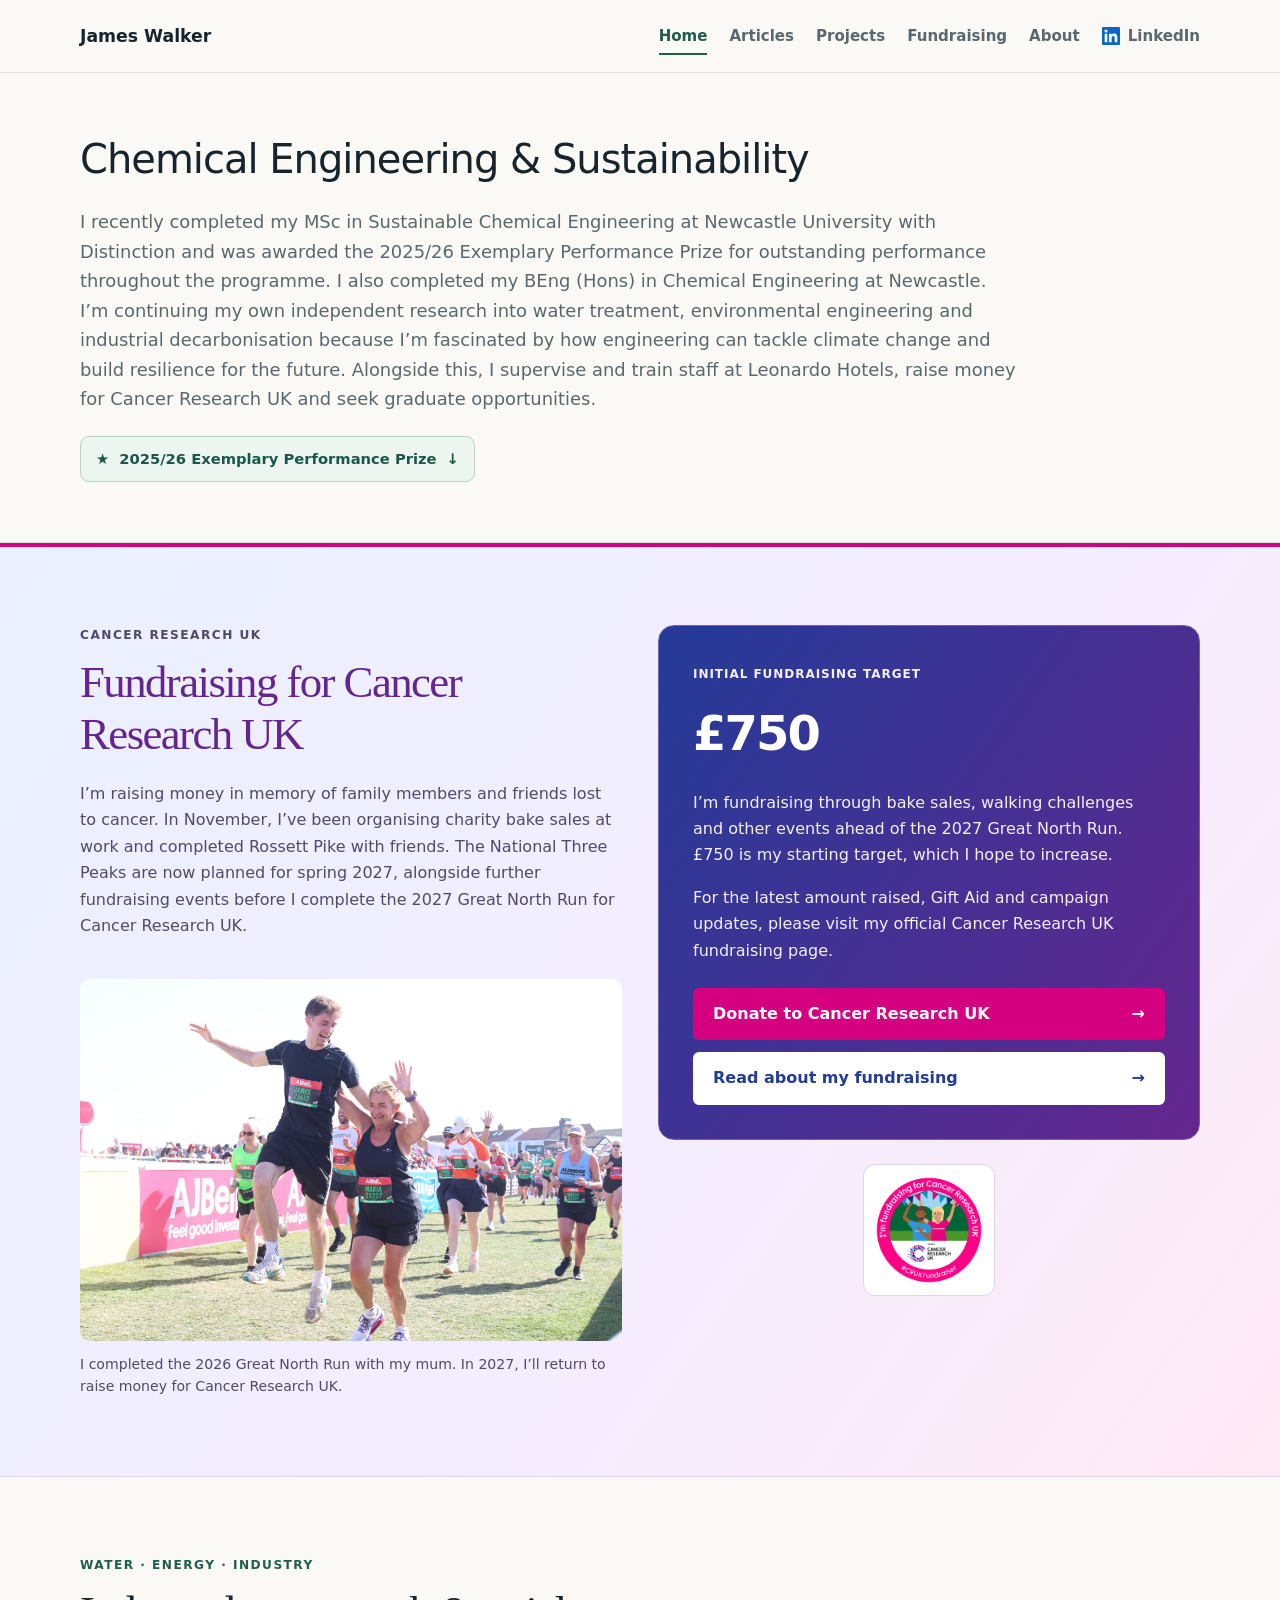
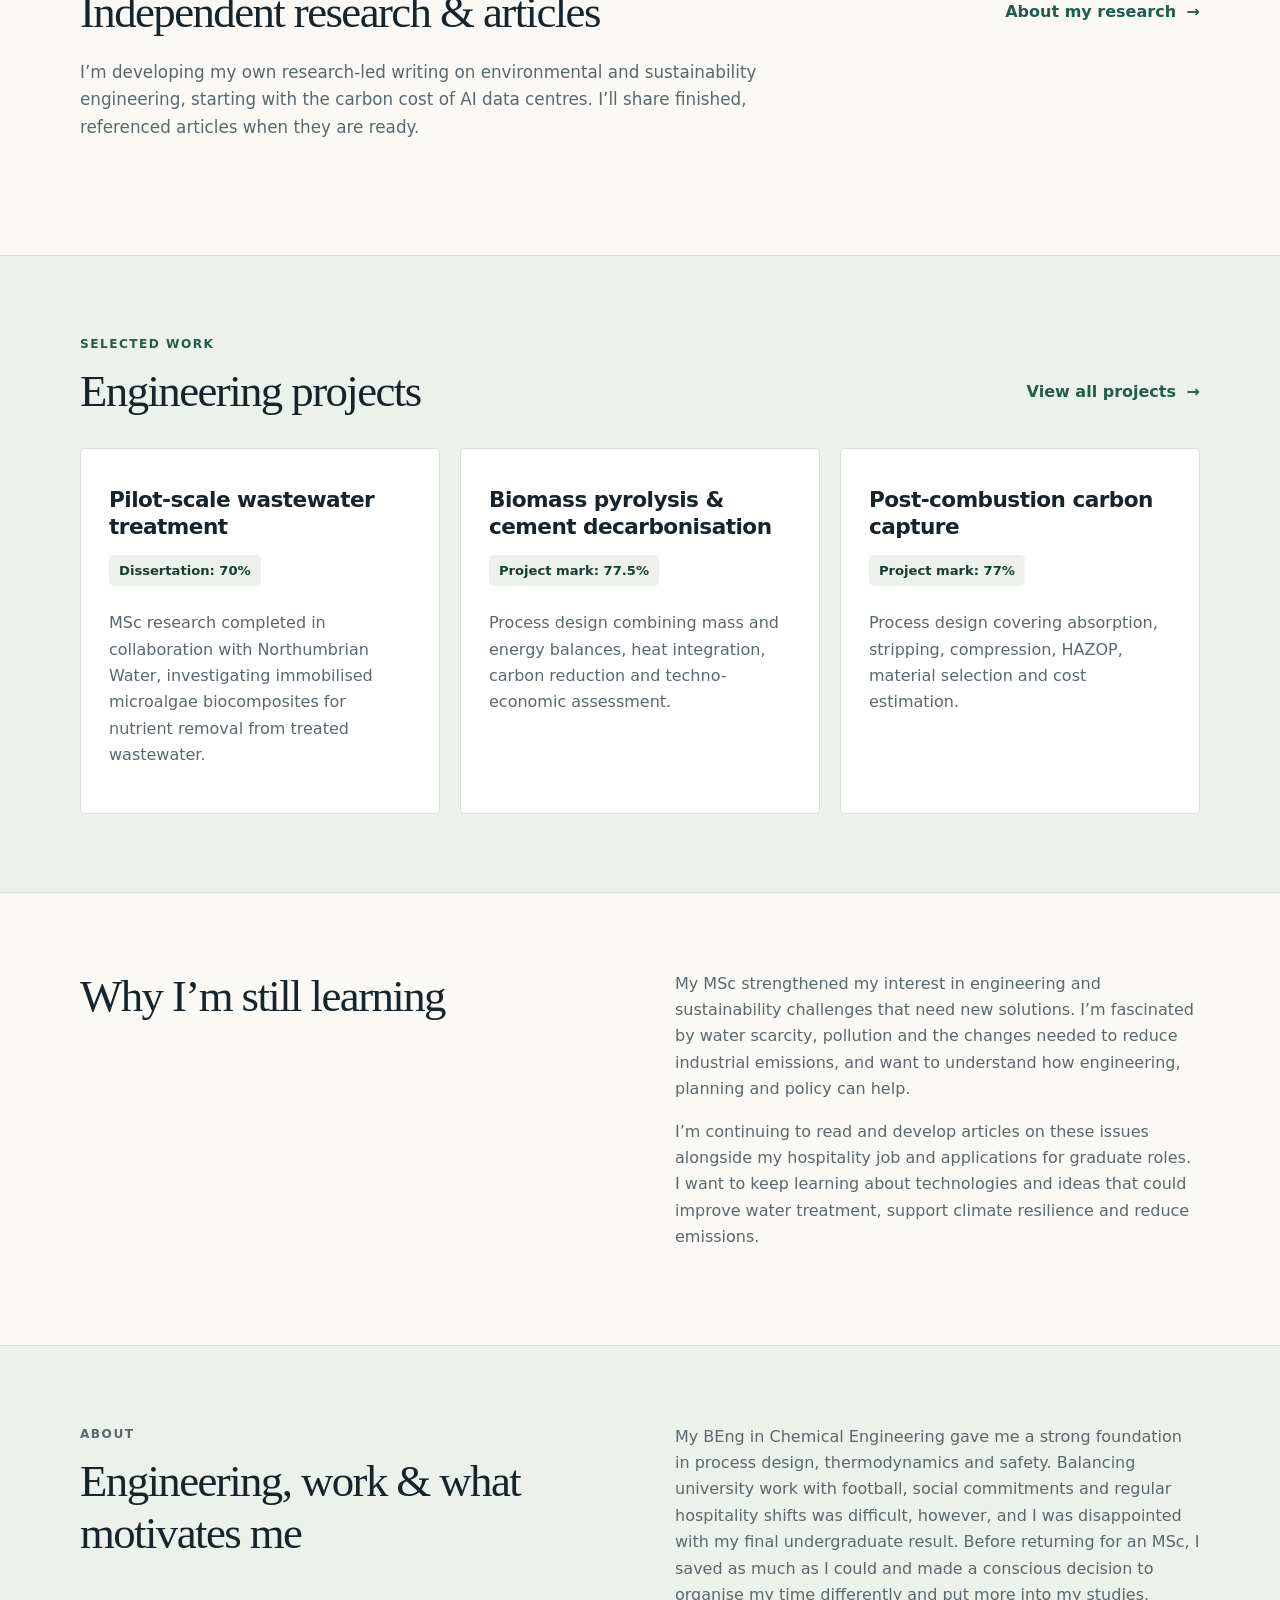
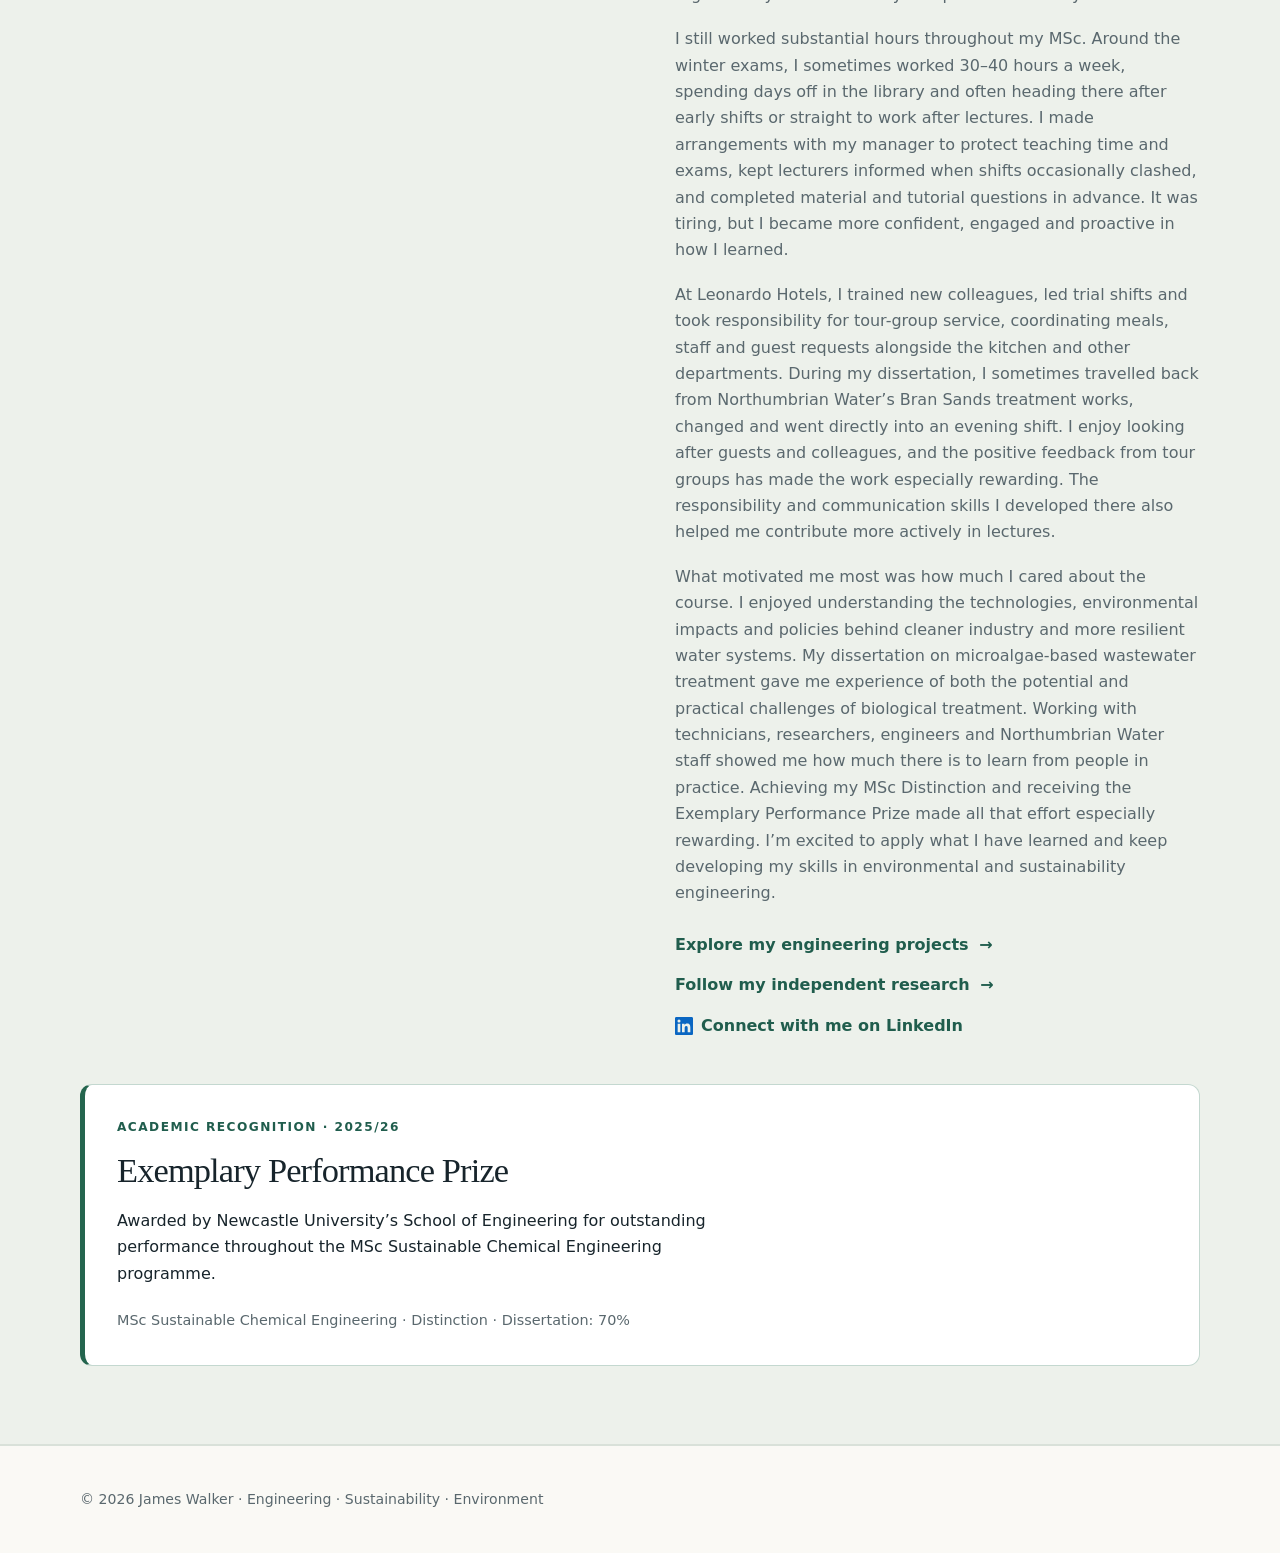
==== commit ed5a029c: "Add November bake sale and Rossett Pike photos; move Three Peaks plan to spring" ====
--- a/index.html
+++ b/index.html
@@ -41,7 +41,7 @@
         <div class="fundraising-copy">
           <p class="eyebrow">Cancer Research UK</p>
           <h2>Fundraising for Cancer Research UK</h2>
-          <p>I’m raising money in memory of family members and friends lost to cancer. Throughout November, I’m hosting charity bake sales at work and taking on Scafell Pike with friends. Ben Nevis and Snowdon are planned for spring 2027, along with further fundraising events, before I complete the 2027 Great North Run for Cancer Research UK.</p>
+          <p>I’m raising money in memory of family members and friends lost to cancer. In November, I’ve been organising charity bake sales at work and completed Rossett Pike with friends. The National Three Peaks are now planned for spring 2027, alongside further fundraising events before I complete the 2027 Great North Run for Cancer Research UK.</p>
 
         </div>
         <div class="fundraising-sidebar">
